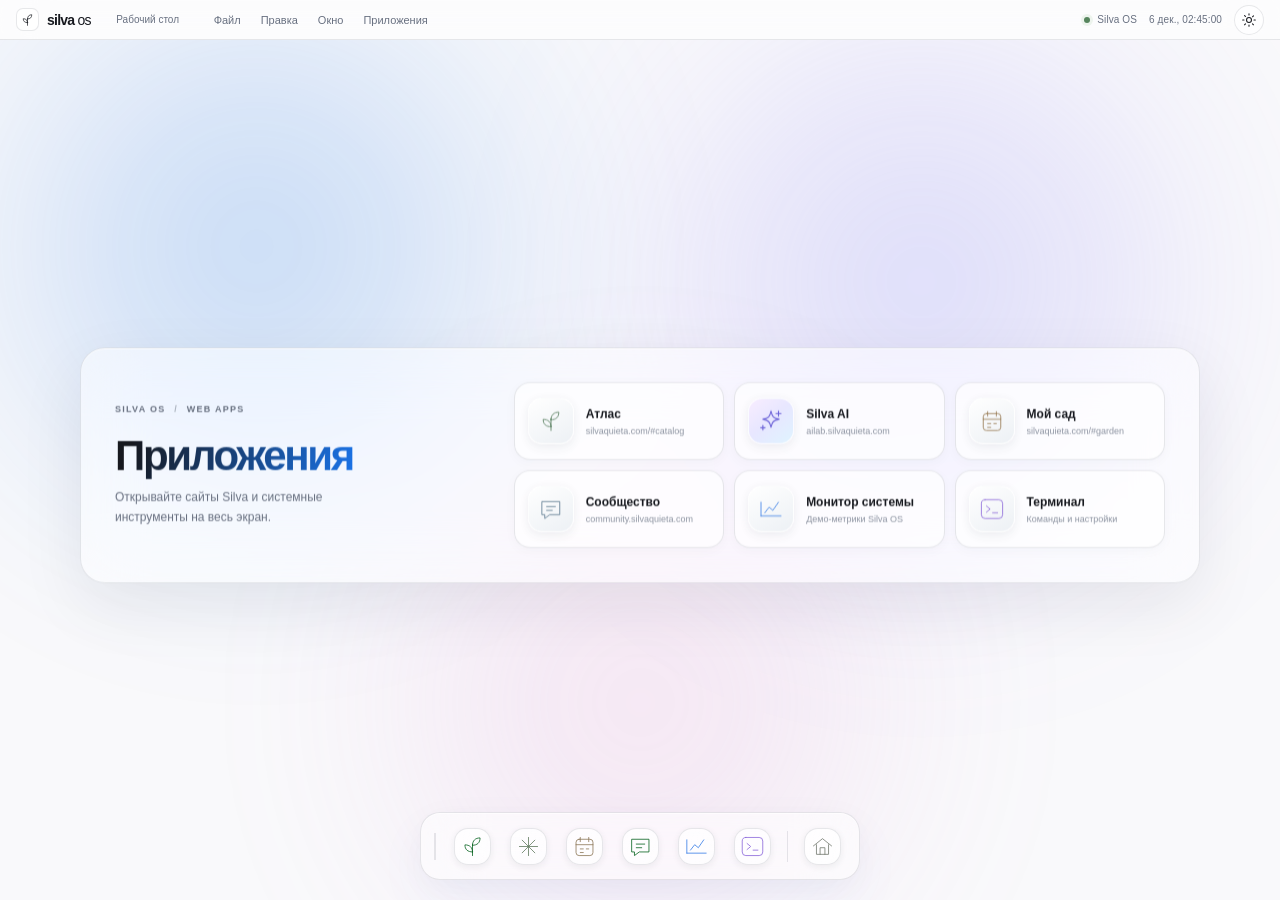
==== app/index.html @ 775f4dd5 "lol" ====
<!doctype html>
<html lang="ru">
  <head>
    <meta charset="utf-8">
    <meta name="viewport" content="width=device-width, initial-scale=1, viewport-fit=cover">
    <meta name="theme-color" content="#f9f9fb">
    <meta name="description" content="Silva OS — спокойная цифровая среда для изучения растений и заботы о саде.">
    <title>Silva OS — botanical workspace</title>
    <link rel="manifest" href="./manifest.webmanifest">
    <link rel="icon" href="../icon.svg" type="image/svg+xml">
    <script src="./theme-init.js?v=1"></script>
    <link rel="stylesheet" href="./style.css?v=23">
    <script type="module" src="./app.js?v=23"></script>
  </head>
  <body>
    <div class="os-shell" id="os-shell">
      <header class="menubar">
        <div class="menu-brand" aria-label="Silva OS">
          <span class="brand-mark" aria-hidden="true">
            <svg viewBox="0 0 32 32"><path d="M16 27V15m0 7c-5.3 0-8-2.7-8-7.5 4.9 0 8 2.5 8 7.5Zm0-7c0-5.2 3.2-8 8-8 0 5.2-2.7 8-8 8Z"/></svg>
          </span>
          <span>silva <b>os</b></span>
        </div>
        <button type="button" class="home-back-control" data-action="home" aria-label="Вернуться на рабочий стол" title="На рабочий стол">
          <svg viewBox="0 0 20 20" aria-hidden="true"><path d="M12.5 4.5 7 10l5.5 5.5M7.5 10H17"/></svg>
          <span>На рабочий стол</span>
        </button>
        <span class="active-window-context" id="active-window-context" aria-live="polite">Рабочий стол</span>
        <nav class="system-menu" aria-label="Системное меню">
          <button type="button" class="menu-button" data-menu="file" aria-haspopup="menu" aria-expanded="false" aria-controls="menu-popover">Файл</button>
          <button type="button" class="menu-button" data-menu="edit" aria-haspopup="menu" aria-expanded="false" aria-controls="menu-popover">Правка</button>
          <button type="button" class="menu-button" data-menu="window" aria-haspopup="menu" aria-expanded="false" aria-controls="menu-popover">Окно</button>
          <button type="button" class="menu-button" data-menu="applications" aria-haspopup="menu" aria-expanded="false" aria-controls="menu-popover">Приложения</button>
        </nav>
        <div class="system-status">
          <button class="install-app" type="button" data-install-app hidden>Установить Silva OS</button>
          <span class="status-label"><span class="status-light"></span> Silva OS</span>
          <time id="system-clock" aria-label="Текущее время"></time>
          <button type="button" class="theme-toggle" id="theme-toggle" aria-label="Переключить тему" aria-pressed="false" title="Переключить тему">
            <svg class="theme-icon theme-icon-sun" viewBox="0 0 24 24" aria-hidden="true"><circle cx="12" cy="12" r="3.7"/><path d="M12 2.5v2m0 15v2m9.5-9.5h-2m-15 0h-2m16.2-6.2-1.4 1.4m-10.6 10.6-1.4 1.4m13.4 0-1.4-1.4M6.7 6.7 5.3 5.3"/></svg>
            <svg class="theme-icon theme-icon-moon" viewBox="0 0 24 24" aria-hidden="true"><path d="M19.2 15.1A8 8 0 0 1 8.9 4.8 8.3 8.3 0 1 0 19.2 15.1Z"/></svg>
          </button>
        </div>
        <div class="tauri-drag-region" data-tauri-drag-region aria-hidden="true"></div>
        <div class="native-window-controls" data-native-window-controls hidden aria-label="Управление приложением">
          <button type="button" class="native-window-control" data-native-window-action="minimize" aria-label="Свернуть приложение" title="Свернуть">
            <svg viewBox="0 0 16 16" aria-hidden="true"><path d="M3 8h10"/></svg>
          </button>
          <button type="button" class="native-window-control" data-native-window-action="maximize" aria-label="Развернуть приложение" title="Развернуть">
            <svg class="native-maximize-icon" viewBox="0 0 16 16" aria-hidden="true"><rect x="3.5" y="3.5" width="9" height="9" rx="1"/></svg>
            <svg class="native-restore-icon" viewBox="0 0 16 16" aria-hidden="true"><path d="M5 5V3.5h7.5V11H11M3.5 5h7.5v7.5H3.5z"/></svg>
          </button>
          <button type="button" class="native-window-control native-close-control" data-native-window-action="close" aria-label="Закрыть приложение" title="Закрыть">
            <svg viewBox="0 0 16 16" aria-hidden="true"><path d="m4 4 8 8m0-8-8 8"/></svg>
          </button>
        </div>
      </header>

      <main class="workspace" id="desktop" aria-label="Рабочий стол Silva OS">
        <div class="gemini-glow" aria-hidden="true">
          <span class="glow-orb glow-orb-blue"></span>
          <span class="glow-orb glow-orb-violet"></span>
          <span class="glow-orb glow-orb-pink"></span>
        </div>
        <section class="launchpad" aria-labelledby="launchpad-title">
          <div class="launchpad-heading">
            <p class="eyebrow">SILVA OS <span aria-hidden="true">/</span> WEB APPS</p>
            <h1 id="launchpad-title">Приложения</h1>
            <p>Открывайте сайты Silva и системные инструменты на весь экран.</p>
          </div>
          <nav class="desktop-shortcuts" aria-label="Приложения Silva">
            <button class="desktop-shortcut" type="button" data-launch="atlas">
              <span class="shortcut-icon shortcut-icon-atlas" aria-hidden="true">
                <svg viewBox="0 0 48 48"><path d="M24 39V20m0 13c-8.2 0-12.5-4.1-12.5-11.7C19.2 21.3 24 25.2 24 33Zm0-11c0-8 4.8-12.2 12.5-12.2C36.5 17.6 32.2 22 24 22Z"/></svg>
              </span>
              <span class="shortcut-copy"><b>Атлас</b><small>silvaquieta.com/#catalog</small></span>
            </button>
            <button class="desktop-shortcut" type="button" data-launch="assistant">
              <span class="shortcut-icon shortcut-icon-assistant" aria-hidden="true">
                <svg viewBox="0 0 48 48"><path d="M24 8c1.7 9 4.1 11.4 13 13-8.9 1.7-11.3 4.1-13 13-1.7-8.9-4.1-11.3-13-13 8.9-1.6 11.3-4 13-13Z"/><path d="M36 8v8m-4-4h8M11 31v7m-3.5-3.5h7"/></svg>
              </span>
              <span class="shortcut-copy"><b>Silva AI</b><small>ailab.silvaquieta.com</small></span>
            </button>
            <button class="desktop-shortcut" type="button" data-launch="garden">
              <span class="shortcut-icon shortcut-icon-garden" aria-hidden="true">
                <svg viewBox="0 0 48 48"><rect x="10" y="12" width="28" height="27" rx="5"/><path d="M17 9v7m14-7v7M10 21h28M17 28h5m5 0h4m-14 6h5"/></svg>
              </span>
              <span class="shortcut-copy"><b>Мой сад</b><small>silvaquieta.com/#garden</small></span>
            </button>
            <button class="desktop-shortcut" type="button" data-launch="community">
              <span class="shortcut-icon shortcut-icon-community" aria-hidden="true">
                <svg viewBox="0 0 48 48"><path d="M10 12h28v21H22l-8 6v-6h-4z"/><path d="M17 20h14m-14 6h9"/></svg>
              </span>
              <span class="shortcut-copy"><b>Сообщество</b><small>community.silvaquieta.com</small></span>
            </button>
            <button class="desktop-shortcut" type="button" data-launch="monitor">
              <span class="shortcut-icon shortcut-icon-monitor" aria-hidden="true"><svg viewBox="0 0 48 48"><path d="M8 35V13m0 22h32M14 30l7-9 6 5 9-13"/></svg></span>
              <span class="shortcut-copy"><b>Монитор системы</b><small>Демо-метрики Silva OS</small></span>
            </button>
            <button class="desktop-shortcut" type="button" data-launch="terminal">
              <span class="shortcut-icon shortcut-icon-terminal" aria-hidden="true"><svg viewBox="0 0 48 48"><rect x="7" y="9" width="34" height="30" rx="6"/><path d="m15 19 6 5-6 5m10 1h8"/></svg></span>
              <span class="shortcut-copy"><b>Терминал</b><small>Команды и настройки</small></span>
            </button>
          </nav>
        </section>

        <div class="window-layer" id="window-layer"></div>

        <nav class="dock" aria-label="Панель приложений">
          <span class="dock-ornament" aria-hidden="true"></span>
          <button class="dock-app" type="button" data-launch="atlas" aria-label="Открыть ботанический атлас" title="Ботанический атлас">
            <span class="dock-icon dock-icon-atlas" aria-hidden="true"><svg viewBox="0 0 48 48"><path d="M24 39V20m0 13c-8.2 0-12.5-4.1-12.5-11.7C19.2 21.3 24 25.2 24 33Zm0-11c0-8 4.8-12.2 12.5-12.2C36.5 17.6 32.2 22 24 22Z"/></svg></span>
            <span class="dock-indicator" aria-hidden="true"></span>
          </button>
          <button class="dock-app" type="button" data-launch="assistant" aria-label="Открыть Silva AI" title="Silva AI">
            <span class="dock-icon dock-icon-assistant" aria-hidden="true"><svg viewBox="0 0 48 48"><path d="M24 9v30M9 24h30M13.5 13.5l21 21m0-21-21 21"/></svg></span>
            <span class="dock-indicator" aria-hidden="true"></span>
          </button>
          <button class="dock-app" type="button" data-launch="garden" aria-label="Открыть мой сад" title="Мой сад">
            <span class="dock-icon dock-icon-garden" aria-hidden="true"><svg viewBox="0 0 48 48"><rect x="10" y="12" width="28" height="27" rx="5"/><path d="M17 9v7m14-7v7M10 21h28M17 28h5m5 0h4m-14 6h5"/></svg></span>
            <span class="dock-indicator" aria-hidden="true"></span>
          </button>
          <button class="dock-app" type="button" data-launch="community" aria-label="Открыть Silva Community" title="Silva Community">
            <span class="dock-icon dock-icon-community" aria-hidden="true"><svg viewBox="0 0 48 48"><path d="M10 12h28v21H22l-8 6v-6h-4z"/><path d="M17 20h14m-14 6h9"/></svg></span>
            <span class="dock-indicator" aria-hidden="true"></span>
          </button>
          <button class="dock-app" type="button" data-launch="monitor" aria-label="Открыть монитор системы" title="Монитор системы">
            <span class="dock-icon dock-icon-monitor" aria-hidden="true"><svg viewBox="0 0 48 48"><path d="M8 35V13m0 22h32M14 30l7-9 6 5 9-13"/></svg></span>
            <span class="dock-indicator" aria-hidden="true"></span>
          </button>
          <button class="dock-app" type="button" data-launch="terminal" aria-label="Открыть терминал" title="Терминал">
            <span class="dock-icon dock-icon-terminal" aria-hidden="true"><svg viewBox="0 0 48 48"><rect x="7" y="9" width="34" height="30" rx="6"/><path d="m15 19 6 5-6 5m10 1h8"/></svg></span>
            <span class="dock-indicator" aria-hidden="true"></span>
          </button>
          <span class="dock-divider" aria-hidden="true"></span>
          <button class="dock-app dock-home" type="button" data-action="home" aria-label="Показать рабочий стол" title="Рабочий стол">
            <span class="dock-icon" aria-hidden="true"><svg viewBox="0 0 48 48"><path d="M9 23 24 11l15 12M14 21v16h20V21M20 37V26h8v11"/></svg></span>
          </button>
        </nav>
      </main>

      <div class="menu-popover" id="menu-popover" role="menu" hidden></div>
      <section class="launcher" id="launcher" role="dialog" aria-modal="true" aria-labelledby="launcher-title" hidden>
        <div class="launcher-panel">
          <div class="launcher-heading">
            <span class="launcher-mark" aria-hidden="true">
              <svg viewBox="0 0 24 24"><path d="M12 20v-9m0 5c-4.1 0-6.2-2.1-6.2-5.8 3.8 0 6.2 1.9 6.2 5.8Zm0-5.2c0-4 2.5-6.2 6.2-6.2 0 4-2.1 6.2-6.2 6.2Z"/></svg>
            </span>
            <div><h2 id="launcher-title">Приложения Silva</h2><p>Все пространства бренда — в одном месте</p></div>
            <button type="button" class="launcher-close" data-launcher-close aria-label="Закрыть список приложений">×</button>
          </div>
          <label class="launcher-search">
            <svg viewBox="0 0 20 20" aria-hidden="true"><circle cx="8.5" cy="8.5" r="5.5"/><path d="m13 13 4 4"/></svg>
            <input id="launcher-search" type="search" placeholder="Найти приложение…" autocomplete="off">
            <kbd>ESC</kbd>
          </label>
          <div class="launcher-apps">
            <button type="button" class="launcher-app" data-launch="atlas" data-launcher-item>
              <span class="launcher-app-icon launcher-atlas" aria-hidden="true"><svg viewBox="0 0 48 48"><path d="M24 39V20m0 13c-8.2 0-12.5-4.1-12.5-11.7C19.2 21.3 24 25.2 24 33Zm0-11c0-8 4.8-12.2 12.5-12.2C36.5 17.6 32.2 22 24 22Z"/></svg></span>
              <span><b>Ботанический атлас</b><small>Коллекция растений и садовые инструменты</small></span><kbd>⌘ 1</kbd>
            </button>
            <button type="button" class="launcher-app" data-launch="assistant" data-launcher-item>
              <span class="launcher-app-icon launcher-ai" aria-hidden="true"><svg viewBox="0 0 48 48"><path d="M24 9v30M9 24h30M13.5 13.5l21 21m0-21-21 21"/></svg></span>
              <span><b>Silva AI</b><small>Ботанический AI-помощник Gemini</small></span><kbd>⌘ 2</kbd>
            </button>
            <button type="button" class="launcher-app" data-launch="garden" data-launcher-item>
              <span class="launcher-app-icon launcher-garden" aria-hidden="true"><svg viewBox="0 0 48 48"><rect x="10" y="12" width="28" height="27" rx="5"/><path d="M17 9v7m14-7v7M10 21h28M17 28h5m5 0h4m-14 6h5"/></svg></span>
              <span><b>Мой сад</b><small>Профиль сада и каталог ухода на сайте</small></span><kbd>⌘ 3</kbd>
            </button>
            <button type="button" class="launcher-app" data-launch="community" data-launcher-item>
              <span class="launcher-app-icon launcher-community" aria-hidden="true"><svg viewBox="0 0 48 48"><path d="M10 12h28v21H22l-8 6v-6h-4z"/><path d="M17 20h14m-14 6h9"/></svg></span>
              <span><b>Silva Community</b><small>Сообщество любителей растений</small></span><kbd>⌘ 4</kbd>
            </button>
            <button type="button" class="launcher-app" data-launch="monitor" data-launcher-item>
              <span class="launcher-app-icon launcher-monitor" aria-hidden="true"><svg viewBox="0 0 48 48"><path d="M8 35V13m0 22h32M14 30l7-9 6 5 9-13"/></svg></span>
              <span><b>Монитор системы</b><small>Демо-метрики Silva OS в реальном времени</small></span><kbd>⌘ 5</kbd>
            </button>
            <button type="button" class="launcher-app" data-launch="terminal" data-launcher-item>
              <span class="launcher-app-icon launcher-terminal" aria-hidden="true"><svg viewBox="0 0 48 48"><rect x="7" y="9" width="34" height="30" rx="6"/><path d="m15 19 6 5-6 5m10 1h8"/></svg></span>
              <span><b>Терминал / Настройки</b><small>Команды оболочки и настройки кэша</small></span><kbd>⌘ 6</kbd>
            </button>
          </div>
          <div class="launcher-foot"><span>Открыть приложение</span><kbd>↵</kbd></div>
        </div>
      </section>
      <div class="toast-region" id="toast-region" role="status" aria-live="polite"></div>
    </div>

    <template id="monitor-template">
      <section class="system-app monitor-app" aria-label="Монитор системы">
        <div class="system-app-heading">
          <div><p class="eyebrow">SILVA OS <span aria-hidden="true">/</span> SYSTEM MONITOR</p><h2>Монитор системы</h2></div>
          <span class="simulation-badge"><span></span> ДЕМО-МЕТРИКИ</span>
        </div>
        <p class="system-app-note">Показатели ниже сгенерированы для демонстрации интерфейса и не являются измерениями устройства или Silva Core.</p>
        <div class="monitor-metrics">
          <article class="metric-card"><div><span>CPU</span><strong><span data-metric-value="cpu">—</span>%</strong></div><div class="metric-track"><span data-metric-bar="cpu"></span></div><small>Симулированная нагрузка</small></article>
          <article class="metric-card"><div><span>ПАМЯТЬ</span><strong><span data-metric-value="memory">—</span>%</strong></div><div class="metric-track"><span data-metric-bar="memory"></span></div><small>Демо-использование</small></article>
          <article class="metric-card"><div><span>SILVA CORE</span><strong><span data-metric-value="core">—</span><small>ms</small></strong></div><div class="metric-track metric-track-core"><span data-metric-bar="core"></span></div><small>Синтетическая задержка</small></article>
        </div>
        <section class="monitor-chart-card">
          <div class="monitor-chart-heading"><div><h3>Активность</h3><p>Демонстрационная нагрузка · последние 60 секунд</p></div><span class="monitor-live"><i></i> обновляется</span></div>
          <canvas class="monitor-chart" aria-label="График демонстрационной нагрузки" role="img"></canvas>
          <div class="monitor-chart-legend"><span><i class="legend-cpu"></i> CPU</span><span><i class="legend-memory"></i> Память</span></div>
        </section>
      </section>
    </template>

    <template id="terminal-template">
      <section class="system-app terminal-app" aria-label="Терминал Silva OS">
        <div class="terminal-heading"><div><p class="eyebrow">SILVA OS <span aria-hidden="true">/</span> TERMINAL</p><h2>Терминал <span>управления</span></h2></div><span class="terminal-state"><i></i> локальная оболочка</span></div>
        <div class="terminal-screen" role="log" aria-live="polite" aria-relevant="additions text"></div>
        <form class="terminal-form" autocomplete="off">
          <label for="terminal-command"><span aria-hidden="true">silva&nbsp;›</span><span class="sr-only">Команда</span></label>
          <input id="terminal-command" name="command" type="text" spellcheck="false" autocapitalize="off" placeholder="Введите help и нажмите Enter">
          <button type="submit" aria-label="Выполнить команду">↵</button>
        </form>
        <p class="terminal-footnote">Команды выполняются только в этой оболочке. Содержимое окон сайтов не изменяется.</p>
      </section>
    </template>

    <template id="window-template">
      <section class="os-window" role="dialog">
        <div class="window-content">
          <div class="app-loading" role="status">
            <span class="loading-mark" aria-hidden="true"></span>
            <span class="app-loading-label">Открываем приложение…</span>
            <a class="app-loading-fallback" data-open-app target="_blank" rel="noopener noreferrer" hidden>Открыть сайт отдельно</a>
          </div>
        </div>
      </section>
    </template>

  </body>
</html>
---- app/style.css ----
:root {
  color-scheme: light;
  --paper: #fff;
  --ink: #111;
  --muted: #797d76;
  --soft: #a7aaa3;
  --line: #e9ebe6;
  --line-strong: #dfe3dc;
  --green: #0b6623;
  --green-deep: #06451a;
  --green-soft: #edf4ed;
  --sage: #8eaa8d;
  --window-shadow: 0 28px 80px rgb(23 39 25 / 13%), 0 4px 16px rgb(23 39 25 / 7%);
  font-family: -apple-system, BlinkMacSystemFont, "Segoe UI", "Helvetica Neue", Arial, sans-serif;
  font-synthesis: none;
  text-rendering: optimizeLegibility;
}

* { box-sizing: border-box; }

html, body { width: 100%; min-width: 320px; height: 100%; margin: 0; }

body {
  overflow: hidden;
  background: var(--paper);
  color: var(--ink);
  -webkit-font-smoothing: antialiased;
}

button, input, textarea { font: inherit; }
button { color: inherit; }
button:focus-visible, input:focus-visible, textarea:focus-visible { outline: 2px solid #347a43; outline-offset: 3px; }
.sr-only { position: absolute; width: 1px; height: 1px; padding: 0; margin: -1px; overflow: hidden; clip: rect(0, 0, 0, 0); white-space: nowrap; border: 0; }

.os-shell { position: relative; display: grid; width: 100%; height: 100%; grid-template-rows: 46px minmax(0, 1fr); isolation: isolate; background: #fff; }

.menubar {
  z-index: 20;
  display: flex;
  align-items: center;
  gap: 34px;
  padding: 0 34px;
  border-bottom: 1px solid #f0f1ee;
  background: rgb(255 255 255 / 94%);
  color: #242722;
  user-select: none;
}
.tauri-drag-region { min-width: 20px; flex: 1; align-self: stretch; }
.native-window-controls { display: flex; flex: 0 0 auto; align-items: center; gap: 4px; }
.native-window-controls[hidden] { display: none; }
.native-window-control { display: grid; width: 30px; height: 30px; place-items: center; border: 1px solid transparent; border-radius: 6px; background: transparent; color: #777d75; cursor: pointer; }
.native-window-control:hover { border-color: #e9ece7; background: #f7f8f6; color: #20271f; }
.native-window-control svg { width: 14px; fill: none; stroke: currentColor; stroke-linecap: round; stroke-linejoin: round; stroke-width: 1.2; }
.native-restore-icon, .native-window-controls.is-maximized .native-maximize-icon { display: none; }
.native-window-controls.is-maximized .native-restore-icon { display: block; }
.native-close-control:hover { border-color: #f4e3df; background: #fcf1ee; color: #b94a36; }

.menu-brand { display: flex; align-items: center; gap: 9px; font-size: 15px; letter-spacing: -.055em; }
.menu-brand b { color: var(--green); font-weight: 500; }
.brand-mark { width: 25px; height: 25px; display: grid; place-items: center; border: 1px solid #dfe9df; border-radius: 50%; color: var(--green); }
.brand-mark svg { width: 17px; fill: none; stroke: currentColor; stroke-width: 1.3; stroke-linecap: round; stroke-linejoin: round; }
.system-menu, .system-status { display: flex; align-items: center; }
.system-menu { gap: 8px; }
.menu-button { border: 0; padding: 6px 9px; background: transparent; color: #666b63; font-size: 11px; cursor: pointer; border-radius: 6px; }
.menu-button:hover, .menu-button[aria-expanded="true"] { background: #f3f5f1; color: #17231a; }
.system-status { gap: 19px; margin-left: auto; font-size: 10px; color: #767b73; letter-spacing: .01em; }
.status-label { display: flex; align-items: center; gap: 7px; }
.status-light { width: 6px; height: 6px; border-radius: 50%; background: #56855d; box-shadow: 0 0 0 3px #edf4ed; }
#system-clock { color: #41463f; font-variant-numeric: tabular-nums; }

.workspace { position: relative; min-height: 0; overflow: hidden; background: #fff; }
.workspace::before { position: absolute; inset: 0; z-index: 0; pointer-events: none; content: ""; background: radial-gradient(ellipse at 82% 24%, rgb(245 248 242 / 56%), transparent 36%), linear-gradient(90deg, transparent 0 68%, rgb(249 250 247 / 70%) 68% 68.1%, transparent 68.1%); }
.desktop-copy { position: absolute; z-index: 1; top: clamp(74px, 15vh, 156px); left: clamp(48px, 8.5vw, 144px); width: min(460px, 48vw); }
.eyebrow { margin: 0; color: #899187; font-size: 9px; font-weight: 600; letter-spacing: .19em; line-height: 1.7; }
.desktop-copy .eyebrow { display: flex; align-items: center; gap: 10px; }
.eyebrow-line { width: 22px; height: 1px; background: var(--green); }
.desktop-copy h1 { margin: 27px 0 17px; color: #121511; font-family: "Iowan Old Style", "Palatino Linotype", "Book Antiqua", Georgia, serif; font-size: clamp(40px, 5.1vw, 68px); font-weight: 400; letter-spacing: -.065em; line-height: .99; }
.desktop-copy h1 em { color: var(--green); font-weight: 400; }
.desktop-description { max-width: 330px; margin: 0; color: #777d75; font-size: 13px; line-height: 1.8; }
.text-action { display: inline-flex; align-items: center; gap: 17px; margin-top: 31px; border: 0; border-bottom: 1px solid #9db59e; padding: 0 0 7px; background: transparent; color: #1b4e29; font-size: 11px; cursor: pointer; transition: gap .2s ease, color .2s ease; }
.text-action:hover { gap: 23px; color: var(--green); }
.text-action span { font-size: 15px; }

.desktop-note { position: absolute; z-index: 1; top: 17%; right: clamp(58px, 12vw, 190px); width: 214px; padding: 20px 21px 17px; border: 1px solid #ebeee8; background: rgb(255 255 255 / 80%); }
.note-topline { display: flex; align-items: center; justify-content: space-between; color: #93988f; font-size: 8px; letter-spacing: .16em; }
.note-spark { color: var(--green); font-size: 14px; }
.note-spark { width: 18px; height: 18px; fill: none; stroke: currentColor; stroke-linecap: round; stroke-linejoin: round; stroke-width: 1.35; }
.desktop-note p { margin: 20px 0 22px; color: #30392f; font-family: "Iowan Old Style", "Palatino Linotype", Georgia, serif; font-size: 20px; letter-spacing: -.03em; line-height: 1.27; }
.note-rule { width: 100%; height: 1px; background: #e9ece5; }
.note-credit { display: block; margin-top: 12px; color: #9a9f96; font-size: 7px; letter-spacing: .15em; }

.desktop-shortcuts { position: absolute; z-index: 1; top: 43%; right: clamp(70px, 13vw, 200px); display: flex; flex-direction: column; gap: 12px; }
.desktop-shortcut { display: flex; align-items: center; gap: 13px; min-width: 147px; border: 1px solid transparent; padding: 7px 10px; border-radius: 9px; background: transparent; color: #555d53; text-align: left; font-size: 10px; cursor: pointer; transition: background .16s ease, border-color .16s ease, transform .16s ease; }
.desktop-shortcut:hover { transform: translateX(-3px); border-color: #edf0ea; background: rgb(255 255 255 / 80%); }
.shortcut-icon { display: grid; width: 35px; height: 35px; flex: 0 0 35px; place-items: center; border: 1px solid #e8eee6; border-radius: 11px; background: #fff; color: var(--green); }
.shortcut-icon svg { width: 26px; fill: none; stroke: currentColor; stroke-linecap: round; stroke-linejoin: round; stroke-width: 1.3; }
.shortcut-icon-assistant { color: #657f64; }
.shortcut-icon-garden { color: #917c5d; }

.window-layer { position: absolute; z-index: 5; inset: 0; pointer-events: none; }
.os-window {
  position: absolute;
  display: flex;
  min-width: 360px;
  min-height: 300px;
  flex-direction: column;
  overflow: hidden;
  border: 1px solid rgb(224 228 222 / 95%);
  border-radius: 13px;
  background: #fff;
  box-shadow: var(--window-shadow);
  pointer-events: auto;
  transform: translate3d(0, 0, 0);
  transform-origin: center;
  transition: box-shadow .2s ease, opacity .2s ease, border-color .2s ease;
  will-change: transform;
}
.os-window.is-active { border-color: #d4ddd2; box-shadow: 0 34px 90px rgb(23 39 25 / 16%), 0 5px 18px rgb(23 39 25 / 8%); }
.os-window.is-minimizing { opacity: 0; transform: translate3d(0, 35px, 0) scale(.92) !important; pointer-events: none; }
.os-window.is-maximized { inset: 15px 15px 90px !important; width: auto !important; height: auto !important; min-width: 0; min-height: 0; transform: none !important; border-radius: 11px; }
.window-titlebar { position: relative; display: flex; height: 43px; flex: 0 0 43px; align-items: center; justify-content: space-between; padding: 0 12px 0 17px; border-bottom: 1px solid #eef0ec; background: #fff; cursor: grab; touch-action: none; user-select: none; }
.window-titlebar:active { cursor: grabbing; }
.window-title { display: flex; align-items: center; gap: 9px; min-width: 0; color: #353c34; font-size: 10px; font-weight: 560; }
.window-app-mark { width: 18px; height: 18px; display: inline-grid; flex: 0 0 18px; place-items: center; border-radius: 6px; background: #eef4ed; color: var(--green); }
.window-app-mark::before { content: "✳"; font-size: 12px; }
.window-title-text { overflow: hidden; text-overflow: ellipsis; white-space: nowrap; }
.window-controls { display: flex; align-items: center; gap: 5px; }
.window-control { display: grid; width: 24px; height: 24px; place-items: center; border: 1px solid transparent; border-radius: 6px; background: transparent; color: #777d75; cursor: pointer; }
.window-control svg { width: 14px; fill: none; stroke: currentColor; stroke-linecap: round; stroke-linejoin: round; stroke-width: 1.2; }
.window-control:hover { border-color: #e9ece7; background: #f7f8f6; color: #20271f; }
.close-control:hover { border-color: #f4e3df; background: #fcf1ee; color: #b94a36; }
.window-content { min-height: 0; flex: 1; overflow: auto; background: #fff; }
.resize-handle { position: absolute; z-index: 3; width: 15px; height: 15px; border: 0; background: transparent; }
.resize-nw { top: 0; left: 0; cursor: nw-resize; }
.resize-ne { top: 0; right: 0; cursor: ne-resize; }
.resize-sw { bottom: 0; left: 0; cursor: sw-resize; }
.resize-se { right: 0; bottom: 0; cursor: se-resize; }
.is-maximized .resize-handle { display: none; }

.dock { position: absolute; z-index: 12; bottom: 24px; left: 50%; display: flex; min-height: 68px; align-items: center; gap: 8px; padding: 9px 13px; border: 1px solid rgb(230 233 227 / 95%); border-radius: 18px; background: rgb(255 255 255 / 87%); box-shadow: 0 11px 32px rgb(33 47 33 / 9%), inset 0 1px #fff; backdrop-filter: blur(20px); transform: translateX(-50%); }
.dock-ornament { width: 2px; height: 27px; margin: 0 5px 0 1px; background: #d9e3d8; }
.dock-app { position: relative; display: grid; width: 47px; height: 47px; place-items: center; border: 0; border-radius: 13px; background: transparent; cursor: pointer; transition: transform .18s cubic-bezier(.2,.8,.2,1), background .18s ease; }
.dock-app:hover { transform: translateY(-5px) scale(1.04); background: #f4f7f2; }
.dock-icon { display: grid; width: 37px; height: 37px; place-items: center; border: 1px solid #e4ebe1; border-radius: 11px; background: linear-gradient(145deg, #fff, #f3f6f1); color: var(--green); }
.dock-icon svg { width: 29px; fill: none; stroke: currentColor; stroke-linecap: round; stroke-linejoin: round; stroke-width: 1.35; }
.dock-icon-assistant { color: #647d62; }
.dock-icon-garden { color: #8e795b; }
.dock-home .dock-icon { color: #757c72; }
.dock-indicator { position: absolute; bottom: -3px; left: 50%; width: 3px; height: 3px; border-radius: 50%; background: transparent; transform: translateX(-50%); transition: width .18s ease, background .18s ease; }
.dock-app.is-running .dock-indicator { width: 10px; background: #71876f; }
.dock-app.is-active .dock-indicator { width: 14px; background: var(--green); }
.dock-divider { width: 1px; height: 31px; margin: 0 3px; background: #e4e8e1; }

.menu-popover { position: absolute; z-index: 30; top: 40px; left: 106px; width: 212px; padding: 6px; border: 1px solid #e7eae4; border-radius: 10px; background: rgb(255 255 255 / 97%); box-shadow: 0 15px 38px rgb(30 43 29 / 12%); }
.menu-popover[hidden] { display: none; }
.menu-popover button { display: flex; width: 100%; justify-content: space-between; border: 0; border-radius: 6px; padding: 9px 10px; background: transparent; color: #4a5048; text-align: left; font-size: 11px; cursor: pointer; }
.menu-popover button:hover { background: #f1f5ef; color: var(--green); }
.menu-popover button:focus-visible { outline-offset: -2px; }
.menu-popover kbd { color: #a0a49d; font-size: 9px; }
.toast-region { position: absolute; z-index: 40; right: 22px; bottom: 22px; display: grid; gap: 8px; pointer-events: none; }
.toast { max-width: 340px; border: 1px solid #e3e8e0; border-radius: 10px; padding: 11px 14px; background: #fff; box-shadow: 0 8px 26px rgb(30 43 29 / 10%); color: #464e44; font-size: 11px; animation: toast-in .22s ease both; }
@keyframes toast-in { from { opacity: 0; transform: translateY(8px); } to { opacity: 1; transform: translateY(0); } }

/* Botanical Atlas */
.app-layout { display: grid; height: 100%; min-height: 0; grid-template-columns: 196px minmax(0, 1fr); }
.atlas-sidebar { position: relative; display: flex; min-height: 0; flex-direction: column; border-right: 1px solid #ecefe9; padding: 23px 13px 15px; background: #fbfcfa; }
.sidebar-heading, .sidebar-caption { padding: 0 10px; color: #a0a59c; font-size: 8px; font-weight: 600; letter-spacing: .16em; }
.sidebar-heading { display: flex; justify-content: space-between; margin-bottom: 16px; }
.sidebar-heading span { color: #bac0b7; font-weight: 500; }
.atlas-nav-item { display: flex; min-height: 34px; align-items: center; gap: 9px; border: 0; border-radius: 6px; padding: 0 10px; background: transparent; color: #74796f; text-align: left; font-size: 10px; cursor: pointer; }
.atlas-nav-item:hover { background: #f1f4ef; color: #3b4439; }
.atlas-nav-item.is-selected { background: #eef4ed; color: #244b2c; font-weight: 550; }
.nav-leaf { color: var(--green); font-size: 11px; }
.nav-count { margin-left: auto; color: #9da69b; font-size: 8px; }
.sidebar-divider { height: 1px; margin: 17px 4px 18px; background: #eaede8; }
.sidebar-caption { margin-bottom: 9px; }
.category-dot { width: 6px; height: 6px; margin: 0 3px; border-radius: 50%; background: #7d987a; }
.dot-foliage { background: #8f9a6d; }
.dot-easy { background: #b4996c; }
.sidebar-foot { display: flex; align-items: center; gap: 9px; margin: auto 4px 0; border-top: 1px solid #eaede8; padding: 14px 5px 0; color: #9aa095; font-size: 7px; letter-spacing: .12em; line-height: 1.8; }
.sidebar-foot b { color: #687365; font-size: 7px; font-weight: 500; }
.sidebar-foot-mark { display: grid; width: 26px; height: 26px; place-items: center; border: 1px solid #dfe7dc; border-radius: 50%; color: var(--green); font-family: Georgia, serif; font-size: 14px; }
.atlas-main { min-width: 0; overflow: auto; padding: 18px 26px 23px; }
.app-toolbar { display: flex; align-items: center; justify-content: space-between; gap: 15px; }
.breadcrumb { display: flex; align-items: center; gap: 9px; color: #9da198; font-size: 9px; }
.breadcrumb b { color: #535a50; font-weight: 500; }
.search-field { display: flex; width: 190px; height: 31px; align-items: center; gap: 7px; border: 1px solid #e9ece7; border-radius: 6px; padding: 0 8px; color: #a0a59c; }
.search-field svg { width: 14px; fill: none; stroke: currentColor; stroke-width: 1.4; }
.search-field input { width: 100%; min-width: 0; border: 0; outline: 0; background: transparent; color: #2a3028; font-size: 9px; }
.search-field input::placeholder { color: #a3a89f; }
.search-field kbd { flex: 0 0 auto; color: #aeb3aa; font-size: 8px; }
.atlas-intro { display: flex; align-items: end; justify-content: space-between; margin: 25px 0 19px; }
.atlas-intro h2, .assistant-top h2, .garden-header h2 { margin: 6px 0 5px; color: #222820; font-family: "Iowan Old Style", "Palatino Linotype", Georgia, serif; font-size: 29px; font-weight: 400; letter-spacing: -.045em; }
.atlas-intro > div:first-child > p:last-child, .garden-header > div:first-child > p:last-child { margin: 0; color: #8a9086; font-size: 10px; }
.specimen-number { display: flex; align-items: end; gap: 8px; color: #9ea49b; font-size: 7px; letter-spacing: .13em; }
.specimen-number b { color: #42523e; font-family: Georgia, serif; font-size: 19px; font-weight: 400; letter-spacing: -.04em; }
.specimen-number b span { padding: 0 3px; color: #a4b09f; }
.species-grid { display: grid; grid-template-columns: repeat(3, minmax(0, 1fr)); gap: 14px; }
.species-card { overflow: hidden; border: 1px solid #ecefe9; border-radius: 8px; background: #fff; transition: transform .2s ease, box-shadow .2s ease, border-color .2s ease; }
.species-card:hover { transform: translateY(-3px); border-color: #dfe7dd; box-shadow: 0 9px 24px rgb(39 54 39 / 7%); }
.species-art { position: relative; display: grid; height: clamp(110px, 15vw, 153px); overflow: hidden; place-items: center; background: #eef3eb; }
.species-art svg { width: 74%; height: 88%; overflow: visible; fill: none; stroke: #52714c; stroke-linecap: round; stroke-linejoin: round; stroke-width: 1.25; }
.species-art .art-stem { stroke-width: 1.6; }
.species-art .art-fill { fill: rgb(118 151 105 / 18%); stroke: #688260; }
.art-monstera { background: linear-gradient(140deg, #eaf0e7, #f5f5ec); }
.art-rubber { background: linear-gradient(140deg, #eff0e8, #e3eadf); }
.art-pilea { background: linear-gradient(140deg, #eef2e8, #f4f3e8); }
.art-sansevieria { background: linear-gradient(140deg, #edf0e3, #e5ecdf); }
.art-spathiphyllum { background: linear-gradient(140deg, #eff3ed, #e5eee7); }
.art-zamioculcas { background: linear-gradient(140deg, #eef0e9, #e5ebe2); }
.species-card-info { display: flex; align-items: center; justify-content: space-between; gap: 8px; padding: 11px 11px 9px; }
.species-family { margin: 0 0 4px; color: #9aa095; font-size: 7px; letter-spacing: .14em; text-transform: uppercase; }
.species-name { margin: 0; color: #293128; font-family: "Iowan Old Style", Georgia, serif; font-size: 14px; font-weight: 400; letter-spacing: -.025em; }
.species-latin { display: block; margin-top: 3px; color: #92988e; font-family: Georgia, serif; font-size: 9px; font-style: italic; }
.species-open { display: grid; width: 26px; height: 26px; flex: 0 0 26px; place-items: center; border: 1px solid #edf0eb; border-radius: 50%; background: #fff; color: #788273; cursor: pointer; }
.species-open:hover { border-color: #ccddcb; background: #f5f8f3; color: var(--green); }
.species-open svg { width: 14px; fill: none; stroke: currentColor; stroke-linecap: round; stroke-width: 1.3; }
.species-card-foot { display: flex; align-items: center; gap: 10px; border-top: 1px solid #f0f1ee; padding: 8px 11px 9px; color: #828980; font-size: 8px; }
.species-card-foot span { display: flex; align-items: center; gap: 5px; }
.species-light::before { width: 5px; height: 5px; border-radius: 50%; background: #c3ad76; content: ""; }
.species-water::before { width: 5px; height: 7px; border: 1px solid #7fa0a2; border-radius: 6px 6px 6px 0; content: ""; transform: rotate(-45deg); }
.atlas-empty { padding: 40px 10px; color: #838b80; text-align: center; font-size: 11px; }

/* Silva AI */
.assistant-app { display: flex; height: 100%; min-height: 0; flex-direction: column; padding: 24px 32px 16px; }
.assistant-top { display: flex; align-items: center; justify-content: space-between; gap: 12px; }
.assistant-identity { display: flex; align-items: center; gap: 12px; }
.assistant-orbit { display: grid; width: 43px; height: 43px; place-items: center; border: 1px solid #dfe9dc; border-radius: 50%; background: #f5f8f3; color: var(--green); }
.assistant-orbit svg { width: 30px; fill: none; stroke: currentColor; stroke-linecap: round; stroke-linejoin: round; stroke-width: 1.25; }
.assistant-top h2 { margin: 1px 0 0; font-size: 24px; }
.connection-state { display: flex; align-items: center; gap: 6px; color: #8b9288; font-size: 9px; }
.connection-state i { width: 6px; height: 6px; border-radius: 50%; background: #c6a664; }
.connection-state.is-online i { background: #5c9861; box-shadow: 0 0 0 3px #edf5ec; }
.connection-state.is-offline i { background: #c47663; }
.ai-disclaimer { display: flex; align-items: flex-start; gap: 9px; margin-top: 18px; border: 1px solid #edf0eb; border-radius: 6px; padding: 9px 11px; background: #fbfcfa; }
.ai-disclaimer > span { color: var(--green); font-size: 11px; }
.ai-disclaimer p { margin: 0; color: #828980; font-size: 9px; line-height: 1.6; }
.chat-scroll { display: flex; min-height: 110px; flex: 1; flex-direction: column; gap: 18px; overflow: auto; padding: 23px 5px 17px; }
.chat-message { display: flex; align-items: flex-start; gap: 10px; max-width: 86%; }
.user-message { align-self: flex-end; justify-content: flex-end; }
.message-avatar { display: grid; width: 24px; height: 24px; flex: 0 0 24px; place-items: center; border: 1px solid #dfe8dc; border-radius: 50%; background: #f2f6f0; color: var(--green); font-family: Georgia, serif; font-size: 11px; }
.user-message .message-avatar { display: none; }
.message-body { min-width: 0; }
.message-author { display: block; margin: 2px 0 6px; color: #899187; font-size: 7px; letter-spacing: .12em; }
.message-author time { margin-left: 6px; color: #b0b4ad; }
.chat-message p { margin: 0; color: #535b50; font-size: 10px; line-height: 1.75; white-space: pre-wrap; overflow-wrap: anywhere; }
.user-message .message-body { border: 1px solid #e8eee5; border-radius: 9px 2px 9px 9px; padding: 10px 12px; background: #f5f8f3; }
.user-message .message-author { text-align: right; }
.assistant-message.is-error p { color: #a44f3d; }
.chat-typing { display: flex; gap: 4px; padding: 8px 0; }
.chat-typing i { width: 5px; height: 5px; border-radius: 50%; background: #8ca185; animation: typing .9s infinite alternate; }
.chat-typing i:nth-child(2) { animation-delay: .2s; }
.chat-typing i:nth-child(3) { animation-delay: .4s; }
@keyframes typing { to { opacity: .3; transform: translateY(-3px); } }
.suggestion-row { display: flex; flex-wrap: wrap; gap: 7px; margin: 0 0 11px 34px; }
.suggestion-row[hidden] { display: none; }
.prompt-chip { border: 1px solid #e8ece5; border-radius: 20px; padding: 7px 10px; background: #fff; color: #72796f; font-size: 8px; cursor: pointer; transition: border-color .16s ease, background .16s ease, color .16s ease; }
.prompt-chip:hover { border-color: #cad9c8; background: #f7faf6; color: var(--green); }
.chat-composer { display: flex; min-height: 49px; align-items: end; gap: 8px; border: 1px solid #e5e9e2; border-radius: 9px; padding: 7px 8px 7px 13px; background: #fff; transition: border-color .15s ease, box-shadow .15s ease; }
.chat-composer:focus-within { border-color: #a9c1a8; box-shadow: 0 0 0 3px rgb(11 102 35 / 5%); }
.chat-composer textarea { width: 100%; min-height: 27px; max-height: 96px; resize: none; border: 0; outline: 0; padding: 5px 0; color: #293128; font-size: 10px; line-height: 1.5; }
.chat-composer textarea::placeholder { color: #a0a59c; }
.send-message { display: grid; width: 31px; height: 31px; flex: 0 0 31px; place-items: center; border: 0; border-radius: 7px; background: var(--green); color: white; cursor: pointer; transition: background .15s ease, transform .15s ease; }
.send-message:hover { transform: translateY(-1px); background: var(--green-deep); }
.send-message:disabled { opacity: .55; cursor: wait; }
.send-message svg { width: 17px; fill: none; stroke: currentColor; stroke-linecap: round; stroke-linejoin: round; stroke-width: 1.4; }
.composer-footnote { margin: 8px 0 0; color: #a1a69e; text-align: center; font-size: 8px; }

/* Care tracker */
.garden-app { min-height: 100%; padding: 25px 30px 19px; }
.garden-header { display: flex; align-items: end; justify-content: space-between; gap: 15px; }
.garden-header h2 { font-size: 30px; }
.garden-date { display: flex; flex-direction: column; align-items: end; gap: 4px; color: #8b9287; font-size: 7px; letter-spacing: .16em; }
.garden-date b { color: #596552; font-family: Georgia, serif; font-size: 13px; font-weight: 400; letter-spacing: 0; text-transform: capitalize; }
.care-summary { display: grid; grid-template-columns: auto minmax(90px, 1fr) auto; align-items: center; gap: 16px; margin: 20px 0 26px; border: 1px solid #e9eee6; border-radius: 8px; padding: 12px 14px; background: #f9fbf8; }
.summary-label { display: flex; align-items: center; gap: 8px; color: #737c70; font-size: 9px; }
.summary-label b { color: #3b4e39; font-weight: 550; }
.summary-icon { color: var(--green); font-size: 13px; }
.summary-progress { height: 4px; overflow: hidden; border-radius: 5px; background: #e7ece4; }
.summary-progress span { display: block; width: 0; height: 100%; border-radius: inherit; background: #56875a; transition: width .25s ease; }
.summary-caption { color: #9aa195; font-size: 8px; }
.week-strip { display: grid; grid-template-columns: repeat(7, minmax(0, 1fr)); gap: 8px; margin: -13px 0 23px; }
.week-day { display: flex; min-height: 51px; flex-direction: column; align-items: center; justify-content: center; gap: 4px; border: 1px solid #edf0eb; border-radius: 6px; color: #9ba197; font-size: 7px; }
.week-day b { color: #60695b; font-size: 10px; font-weight: 500; }
.week-day.is-today { border-color: #b7cbb4; background: #f4f8f2; color: var(--green); }
.week-day.is-today b { color: var(--green); }
.week-day i { display: block; width: 4px; height: 4px; border-radius: 50%; background: #73946d; }
.week-day:not(.has-care) i { background: #dce3d8; }
.garden-section-head { display: flex; align-items: end; justify-content: space-between; margin-bottom: 12px; }
.garden-section-head h3 { margin: 3px 0 0; color: #31382f; font-family: "Iowan Old Style", Georgia, serif; font-size: 17px; font-weight: 400; }
.plant-total { color: #a3a89f; font-size: 7px; letter-spacing: .14em; }
.care-grid { display: grid; grid-template-columns: repeat(3, minmax(0, 1fr)); gap: 10px; }
.care-card { position: relative; display: flex; min-height: 99px; align-items: center; gap: 10px; border: 1px solid #ecefe9; border-radius: 7px; padding: 9px; transition: border-color .18s ease, background .18s ease; }
.care-card.is-done { border-color: #dce8da; background: #f9fbf8; }
.care-card-art { display: grid; width: 54px; height: 65px; flex: 0 0 54px; overflow: hidden; place-items: center; border-radius: 5px; background: #eef3eb; color: #62805c; }
.care-card-art svg { width: 44px; fill: none; stroke: currentColor; stroke-linecap: round; stroke-linejoin: round; stroke-width: 1.2; }
.care-card-copy { min-width: 0; padding-right: 16px; }
.care-task-label { color: #8d9689; font-size: 7px; letter-spacing: .1em; }
.care-plant-name { overflow: hidden; margin: 5px 0 3px; color: #384135; font-family: Georgia, serif; font-size: 12px; font-weight: 400; text-overflow: ellipsis; white-space: nowrap; }
.care-plant-latin { display: block; overflow: hidden; color: #9ba197; font-family: Georgia, serif; font-size: 8px; font-style: italic; text-overflow: ellipsis; white-space: nowrap; }
.care-check { position: absolute; top: 8px; right: 8px; display: grid; width: 20px; height: 20px; place-items: center; border: 1px solid #e4e9e1; border-radius: 50%; background: #fff; color: transparent; cursor: pointer; transition: border-color .18s ease, background .18s ease, color .18s ease; }
.care-check:hover { border-color: #a8c0a5; color: #749470; }
.care-card.is-done .care-check { border-color: #5b885a; background: #5b885a; color: #fff; }
.care-check svg { width: 12px; fill: none; stroke: currentColor; stroke-linecap: round; stroke-linejoin: round; stroke-width: 1.7; }
.garden-storage-note { display: flex; align-items: center; gap: 6px; margin: 17px 0 0; color: #9aa096; font-size: 8px; }
.garden-storage-note svg { width: 12px; fill: none; stroke: currentColor; stroke-linecap: round; stroke-linejoin: round; stroke-width: 1.2; }

@media (max-width: 900px) {
  .desktop-note { right: 6vw; }
  .desktop-shortcuts { right: 7vw; }
  .desktop-copy { left: 6vw; }
  .app-layout { grid-template-columns: 160px minmax(0, 1fr); }
  .atlas-main { padding-inline: 18px; }
  .species-grid { grid-template-columns: repeat(2, minmax(0, 1fr)); }
  .species-art { height: clamp(92px, 14vw, 135px); }
  .care-grid { grid-template-columns: repeat(2, minmax(0, 1fr)); }
}

@media (max-width: 640px) {
  .os-shell { grid-template-rows: 42px minmax(0, 1fr); }
  .menubar { gap: 12px; padding: 0 13px; }
  .brand-mark { width: 22px; height: 22px; }
  .menu-brand { gap: 6px; font-size: 13px; }
  .system-menu { display: none; }
  .system-status { gap: 9px; font-size: 9px; }
  .status-label { font-size: 0; }
  .status-light { width: 7px; height: 7px; }
  .desktop-copy { top: 11%; left: 25px; width: calc(100% - 50px); }
  .desktop-copy h1 { margin-top: 20px; font-size: clamp(38px, 11vw, 56px); }
  .desktop-description { max-width: 275px; font-size: 11px; }
  .desktop-note { top: auto; right: 25px; bottom: 145px; width: 176px; padding: 14px; }
  .desktop-note p { margin: 13px 0 14px; font-size: 17px; }
  .desktop-shortcuts { top: auto; right: auto; bottom: 146px; left: 21px; gap: 2px; }
  .desktop-shortcut { min-width: auto; gap: 8px; padding: 5px; font-size: 9px; }
  .shortcut-icon { width: 29px; height: 29px; flex-basis: 29px; border-radius: 9px; }
  .shortcut-icon svg { width: 22px; }
  .dock { bottom: max(14px, env(safe-area-inset-bottom)); min-height: 58px; gap: 5px; padding: 6px 9px; border-radius: 15px; }
  .dock-app { width: 42px; height: 42px; }
  .dock-icon { width: 34px; height: 34px; }
  .dock-icon svg { width: 27px; }
  .dock-ornament { height: 23px; margin-right: 3px; }
  .window-titlebar { height: 41px; flex-basis: 41px; }
  .resize-handle { display: none; }
  .app-layout { display: flex; flex-direction: column; }
  .atlas-sidebar { display: flex; min-height: 0; flex: 0 0 auto; flex-direction: row; align-items: center; gap: 5px; overflow-x: auto; border-right: 0; border-bottom: 1px solid #edf0eb; padding: 8px 10px; }
  .sidebar-heading, .sidebar-divider, .sidebar-caption, .sidebar-foot { display: none; }
  .atlas-nav-item { min-height: 29px; flex: 0 0 auto; gap: 6px; padding: 0 9px; font-size: 8px; white-space: nowrap; }
  .atlas-nav-item[data-category="foliage"] { max-width: 160px; }
  .nav-count { display: none; }
  .category-dot { flex: 0 0 6px; }
  .atlas-main { flex: 1; padding: 13px 13px 18px; }
  .app-toolbar { align-items: flex-start; flex-direction: column; gap: 10px; }
  .search-field { width: 100%; }
  .atlas-intro { margin: 17px 0 13px; }
  .atlas-intro h2 { font-size: 23px; }
  .atlas-intro > div:first-child > p:last-child { max-width: 230px; font-size: 9px; }
  .specimen-number { flex-direction: column; align-items: end; gap: 5px; }
  .species-grid { grid-template-columns: repeat(2, minmax(0, 1fr)); gap: 8px; }
  .species-art { height: clamp(85px, 29vw, 138px); }
  .species-card-info { align-items: flex-start; padding: 9px 8px 7px; }
  .species-name { font-size: 12px; }
  .species-latin { font-size: 8px; }
  .species-open { width: 23px; height: 23px; flex-basis: 23px; }
  .species-card-foot { gap: 7px; padding: 7px 8px; font-size: 7px; }
  .assistant-app { padding: 17px 15px 12px; }
  .assistant-top h2 { font-size: 21px; }
  .assistant-orbit { width: 37px; height: 37px; }
  .assistant-orbit svg { width: 26px; }
  .connection-state { font-size: 8px; }
  .ai-disclaimer { margin-top: 13px; padding: 8px; }
  .ai-disclaimer p { font-size: 8px; }
  .chat-scroll { padding: 17px 2px 12px; }
  .chat-message { max-width: 96%; }
  .suggestion-row { margin-left: 0; }
  .prompt-chip { font-size: 7px; }
  .garden-app { padding: 17px 14px; }
  .garden-header h2 { font-size: 25px; }
  .garden-header > div:first-child > p:last-child { max-width: 230px; font-size: 9px; }
  .care-summary { grid-template-columns: 1fr auto; gap: 10px; margin: 16px 0 20px; padding: 10px; }
  .summary-progress { grid-column: 1 / -1; grid-row: 2; }
  .summary-caption { text-align: right; }
  .week-strip { gap: 5px; margin: -10px 0 19px; }
  .week-day { min-height: 45px; gap: 3px; font-size: 6px; }
  .week-day b { font-size: 9px; }
  .care-grid { grid-template-columns: 1fr; gap: 7px; }
  .care-card { min-height: 75px; padding: 7px; }
  .care-card-art { width: 48px; height: 58px; flex-basis: 48px; }
  .garden-storage-note { margin-top: 13px; }
}

@media (prefers-reduced-motion: reduce) {
  *, *::before, *::after { scroll-behavior: auto !important; animation-duration: .01ms !important; animation-iteration-count: 1 !important; transition-duration: .01ms !important; }
}

/* macOS-inspired glass desktop and live site windows */
body {
  background: #e9ecef;
}

.os-shell {
  background: #e9ecef;
}

.menubar {
  position: relative;
  height: 46px;
  gap: 20px;
  padding-inline: 20px;
  border-bottom-color: rgb(255 255 255 / 70%);
  background: rgb(250 251 252 / 84%);
  backdrop-filter: blur(24px) saturate(1.45);
}

.menu-brand {
  gap: 8px;
  font-size: 14px;
  font-weight: 600;
}

.brand-mark {
  border-radius: 8px;
  background: #fff;
  box-shadow: 0 1px 3px rgb(22 32 26 / 10%);
}

.system-menu {
  gap: 2px;
}

.menu-button {
  color: #41464d;
  font-size: 12px;
}

.system-status {
  position: relative;
  z-index: 1;
  gap: 15px;
  color: #565c64;
  font-size: 11px;
}

.tauri-drag-region {
  position: absolute;
  z-index: 0;
  inset: 0 175px 0 265px;
}

.menu-brand,
.system-menu,
.system-status,
.native-window-controls {
  position: relative;
  z-index: 1;
}

.workspace {
  background:
    radial-gradient(ellipse at 78% 12%, rgb(255 255 255 / 95%), transparent 34%),
    radial-gradient(ellipse at 13% 88%, rgb(187 211 198 / 64%), transparent 42%),
    radial-gradient(ellipse at 73% 80%, rgb(201 200 226 / 35%), transparent 36%),
    linear-gradient(135deg, #eef1ed 4%, #dfe8e2 48%, #e8e8ef 100%);
}

.workspace::before {
  background:
    radial-gradient(ellipse at 34% 20%, rgb(255 255 255 / 40%), transparent 45%),
    radial-gradient(ellipse at 93% 65%, rgb(255 255 255 / 25%), transparent 34%);
}

.desktop-copy h1 {
  letter-spacing: -.055em;
}

.desktop-note {
  border-radius: 15px;
  background: rgb(255 255 255 / 65%);
  box-shadow: 0 8px 28px rgb(37 49 43 / 6%);
  backdrop-filter: blur(18px);
}

.desktop-shortcut {
  color: #333b38;
}

.shortcut-icon {
  border-radius: 13px;
  box-shadow: 0 3px 12px rgb(40 55 46 / 7%);
}

.os-window {
  min-width: 420px;
  min-height: 340px;
  border-color: rgb(255 255 255 / 76%);
  border-radius: 13px;
  box-shadow: 0 25px 70px rgb(37 45 52 / 22%), 0 2px 8px rgb(37 45 52 / 8%);
}

.os-window.is-active {
  border-color: rgb(255 255 255 / 90%);
  box-shadow: 0 28px 80px rgb(37 45 52 / 25%), 0 3px 12px rgb(37 45 52 / 9%);
}

.os-window.is-maximized {
  inset: 10px 10px 88px !important;
  border-radius: 12px;
}

.window-titlebar {
  display: grid;
  grid-template-columns: minmax(72px, 1fr) minmax(0, 2fr) minmax(72px, 1fr);
  gap: 12px;
  height: 43px;
  flex-basis: 43px;
  padding: 0 13px;
  background: rgb(250 250 251 / 97%);
  cursor: grab;
}

.window-titlebar:active {
  cursor: grabbing;
}

.window-controls {
  grid-column: 1;
  grid-row: 1;
  justify-self: start;
  gap: 8px;
}

.window-control {
  position: relative;
  width: 12px;
  height: 12px;
  border: 1px solid rgb(0 0 0 / 10%);
  border-radius: 50%;
  color: rgb(48 26 24 / 75%);
}

.window-control svg {
  width: 7px;
  opacity: 0;
  stroke-width: 2;
}

.window-controls:hover .window-control svg,
.window-control:focus-visible svg {
  opacity: 1;
}

.close-control,
.close-control:hover {
  border-color: #e0443e;
  background: #ff6058;
}

.minimize-control,
.minimize-control:hover {
  border-color: #dea323;
  background: #ffbd2e;
}

.maximize-control,
.maximize-control:hover {
  border-color: #1aab29;
  background: #28c840;
}

.window-title {
  grid-column: 2;
  grid-row: 1;
  justify-self: center;
  color: #34383e;
  font-size: 11px;
  font-weight: 600;
}

.window-app-mark {
  width: 17px;
  height: 17px;
  border-radius: 5px;
  background: #e8f2e9;
}

.window-app-mark::before {
  content: none;
}

.window-app-mark svg {
  width: 13px;
  fill: none;
  stroke: currentColor;
  stroke-linecap: round;
  stroke-linejoin: round;
  stroke-width: 1.5;
}

.window-actions {
  grid-column: 3;
  grid-row: 1;
  justify-self: end;
}

.open-app-link {
  display: grid;
  width: 27px;
  height: 27px;
  place-items: center;
  border: 1px solid transparent;
  border-radius: 7px;
  color: #687079;
}

.open-app-link:hover {
  border-color: #e2e5e9;
  background: #f0f1f3;
  color: #1b6b3b;
}

.open-app-link svg {
  width: 15px;
  fill: none;
  stroke: currentColor;
  stroke-linecap: round;
  stroke-linejoin: round;
  stroke-width: 1.35;
}

.window-content {
  position: relative;
  min-height: 0;
  flex: 1;
  overflow: hidden;
  background: #fff;
}

.app-frame {
  display: block;
  width: 100%;
  height: 100%;
  border: 0;
  background: #fff;
}

.app-loading {
  position: absolute;
  z-index: 1;
  inset: 0;
  display: flex;
  flex-direction: column;
  align-items: center;
  justify-content: center;
  gap: 13px;
  background: #fff;
  color: #656b73;
  font-size: 12px;
  transition: opacity .2s ease;
}

.os-window.is-loaded .app-loading {
  visibility: hidden;
  opacity: 0;
  pointer-events: none;
}

.loading-mark {
  width: 25px;
  height: 25px;
  border: 2px solid #e6ece7;
  border-top-color: #48885b;
  border-radius: 50%;
  animation: app-loading-spin .8s linear infinite;
}

.app-loading-fallback {
  color: #176f40;
  font-weight: 600;
  text-decoration: none;
}

.app-loading-fallback:hover {
  text-decoration: underline;
}

@keyframes app-loading-spin {
  to { transform: rotate(360deg); }
}

.dock {
  bottom: max(16px, env(safe-area-inset-bottom));
  gap: 7px;
  min-height: 68px;
  border-color: rgb(255 255 255 / 80%);
  border-radius: 20px;
  background: rgb(250 251 253 / 66%);
  box-shadow: 0 12px 40px rgb(35 43 51 / 18%), inset 0 1px rgb(255 255 255 / 90%);
  backdrop-filter: blur(28px) saturate(1.6);
}

.dock-app {
  width: 49px;
  height: 49px;
}

.dock-icon {
  border-radius: 14px;
  background: linear-gradient(145deg, #fff, #f1f4f2);
  box-shadow: 0 2px 7px rgb(31 42 37 / 7%);
}

.dock-app:hover {
  transform: translateY(-7px) scale(1.07);
}

.menu-popover {
  top: 39px;
  border-radius: 12px;
  background: rgb(250 251 253 / 94%);
  backdrop-filter: blur(22px);
}

.toast {
  border-radius: 12px;
  backdrop-filter: blur(16px);
}

@media (max-width: 640px) {
  .menubar {
    gap: 10px;
    padding-inline: 12px;
  }

  .tauri-drag-region {
    inset-inline: 145px 120px;
  }

  .system-status {
    gap: 7px;
  }

  .window-titlebar {
    grid-template-columns: 58px minmax(0, 1fr) 40px;
    gap: 5px;
    padding-inline: 10px;
  }

  .window-controls {
    gap: 6px;
  }

  .window-title {
    max-width: 100%;
    font-size: 10px;
  }

  .os-window.is-maximized {
    inset: 4px 4px 77px !important;
  }
}

@media (prefers-reduced-motion: reduce) {
  .loading-mark { animation: none; }
}

/* Silva Quieta botanical palette shared by the main site and community. */
body,
.os-shell {
  background: #f5f8f3;
}

.menubar {
  border-bottom-color: rgb(54 91 63 / 11%);
  background: rgb(250 253 248 / 90%);
  color: #26372d;
}

.menu-brand b,
.menu-button:hover,
.menu-button[aria-expanded="true"] {
  color: #557c5b;
}

.brand-mark {
  border-color: rgb(54 91 63 / 15%);
  color: #557c5b;
  background: #e7eee2;
  box-shadow: none;
}

.menu-button {
  color: #6f7f73;
}

.workspace {
  background:
    radial-gradient(ellipse at 9% 8%, rgb(118 164 111 / 16%), transparent 37rem),
    radial-gradient(ellipse at 91% 18%, rgb(190 218 174 / 30%), transparent 39rem),
    radial-gradient(ellipse at 77% 92%, rgb(237 169 161 / 14%), transparent 34rem),
    #f5f8f3;
}

.workspace::before {
  background: radial-gradient(ellipse at 55% 60%, rgb(255 255 255 / 28%), transparent 50%);
}

.desktop-copy h1 em,
.text-action {
  color: #557c5b;
}

.desktop-note {
  border-color: rgb(54 91 63 / 12%);
  border-radius: 20px;
  background: rgb(255 255 255 / 70%);
  box-shadow: 0 5px 18px rgb(35 55 39 / 6%);
}

.desktop-note p {
  color: #26372d;
}

.shortcut-icon {
  border-color: rgb(54 91 63 / 12%);
  border-radius: 14px;
  color: #557c5b;
  box-shadow: 0 5px 18px rgb(35 55 39 / 6%);
}

.os-window,
.os-window.is-active {
  border-color: rgb(54 91 63 / 13%);
  border-radius: 18px;
  box-shadow: 0 20px 60px rgb(35 55 39 / 14%), 0 2px 8px rgb(35 55 39 / 6%);
}

.os-window.is-maximized {
  border-radius: 15px;
}

.window-titlebar {
  background: rgb(250 253 248 / 98%);
}

.window-control {
  border-color: #bed0b9;
  background: #e7eee2;
  color: #557c5b;
}

.window-control svg {
  opacity: .8;
}

.window-control:hover {
  border-color: #8eae88;
  background: #dce9d7;
  color: #365f3e;
}

.close-control,
.close-control:hover {
  border-color: #c77b70;
  background: #e9aaa0;
  color: #70463f;
}

.minimize-control,
.minimize-control:hover {
  border-color: #c5ac72;
  background: #e9d8a7;
  color: #685936;
}

.maximize-control,
.maximize-control:hover {
  border-color: #83a780;
  background: #a9c5a2;
  color: #355a38;
}

.window-title {
  color: #26372d;
}

.window-app-mark {
  background: #e7eee2;
  color: #557c5b;
}

.window-actions {
  display: flex;
  align-items: center;
  gap: 3px;
}

.open-app-link {
  border-color: transparent;
  color: #6f7f73;
  background: transparent;
}

.open-app-link:hover {
  border-color: #e3e9df;
  color: #557c5b;
  background: #f0f5ee;
}

.app-loading {
  color: #6f7f73;
}

.loading-mark {
  border-color: #e3e9df;
  border-top-color: #557c5b;
}

.app-loading-fallback {
  color: #557c5b;
}

.dock {
  border-color: rgb(255 255 255 / 82%);
  background: rgb(250 253 248 / 80%);
  box-shadow: 0 14px 36px rgb(25 40 30 / 14%), inset 0 1px #fff;
}

.dock-icon {
  border-color: #e3e9df;
  background: linear-gradient(145deg, #fffefa, #f0f5ee);
}

.dock-app.is-running .dock-indicator,
.dock-app.is-active .dock-indicator {
  background: #557c5b;
}

.dock-ornament {
  background: #d4e0d0;
}

.launcher {
  position: absolute;
  z-index: 35;
  inset: 0;
  display: grid;
  place-items: start center;
  padding: clamp(70px, 13vh, 130px) 18px 90px;
  background: rgb(38 55 45 / 16%);
  backdrop-filter: blur(7px);
}

.launcher[hidden] {
  display: none;
}

.launcher-app[hidden] {
  display: none;
}

.launcher-panel {
  width: min(520px, 100%);
  overflow: hidden;
  border: 1px solid rgb(54 91 63 / 15%);
  border-radius: 22px;
  background: rgb(255 254 250 / 96%);
  box-shadow: 0 18px 60px rgb(25 40 30 / 20%);
}

.launcher-heading {
  display: flex;
  align-items: center;
  gap: 12px;
  padding: 18px 20px 14px;
}

.launcher-mark,
.launcher-app-icon {
  display: grid;
  flex: 0 0 auto;
  place-items: center;
  border: 1px solid #e3e9df;
  border-radius: 12px;
  background: #f0f5ee;
  color: #557c5b;
}

.launcher-mark {
  width: 38px;
  height: 38px;
}

.launcher-mark svg {
  width: 24px;
  fill: none;
  stroke: currentColor;
  stroke-linecap: round;
  stroke-linejoin: round;
  stroke-width: 1.5;
}

.launcher-heading h2 {
  margin: 0;
  color: #26372d;
  font: 500 17px/1.3 Georgia, serif;
}

.launcher-heading p {
  margin: 3px 0 0;
  color: #788478;
  font-size: 11px;
}

.launcher-close {
  display: grid;
  width: 30px;
  height: 30px;
  margin-left: auto;
  place-items: center;
  border: 1px solid #e3e9df;
  border-radius: 50%;
  background: #fffefa;
  color: #788478;
  font-size: 20px;
  cursor: pointer;
}

.launcher-search {
  display: flex;
  height: 42px;
  align-items: center;
  gap: 9px;
  margin: 0 18px 12px;
  border: 1px solid #dfe7dc;
  border-radius: 12px;
  padding: 0 11px;
  background: #fff;
  color: #788478;
}

.launcher-search:focus-within {
  border-color: #9ab496;
  box-shadow: 0 0 0 3px rgb(85 124 91 / 10%);
}

.launcher-search svg {
  width: 16px;
  fill: none;
  stroke: currentColor;
  stroke-width: 1.5;
}

.launcher-search input {
  width: 100%;
  min-width: 0;
  border: 0;
  outline: 0;
  background: transparent;
  color: #26372d;
  font-size: 12px;
}

.launcher-search kbd,
.launcher-app kbd,
.launcher-foot kbd {
  border: 1px solid #e3e9df;
  border-radius: 5px;
  padding: 3px 6px;
  color: #849084;
  background: #f5f8f3;
  font-size: 9px;
}

.launcher-apps {
  display: grid;
  gap: 4px;
  padding: 0 10px 10px;
}

.launcher-app {
  display: grid;
  grid-template-columns: 42px minmax(0, 1fr) auto;
  align-items: center;
  gap: 11px;
  border: 1px solid transparent;
  border-radius: 13px;
  padding: 9px;
  background: transparent;
  text-align: left;
  cursor: pointer;
}

.launcher-app:hover {
  border-color: #e3e9df;
  background: #f5f8f3;
}

.launcher-app-icon {
  width: 42px;
  height: 42px;
  border-radius: 13px;
  background: #e7eee2;
}

.launcher-app-icon svg {
  width: 28px;
  fill: none;
  stroke: currentColor;
  stroke-linecap: round;
  stroke-linejoin: round;
  stroke-width: 1.5;
}

.launcher-ai {
  border-color: #e8def5;
  background: #f1eafa;
  color: #8065a6;
}

.launcher-community {
  border-color: #e6e3d6;
  background: #f2f0e5;
  color: #867d5b;
}

.launcher-garden {
  border-color: #e6e3d6;
  background: #f2f0e5;
  color: #867d5b;
}

.launcher-app b,
.launcher-app small {
  display: block;
}

.launcher-app b {
  color: #26372d;
  font-size: 12px;
  font-weight: 600;
}

.launcher-app small {
  margin-top: 3px;
  color: #788478;
  font-size: 10px;
}

.launcher-foot {
  display: flex;
  align-items: center;
  justify-content: space-between;
  border-top: 1px solid #e9eee6;
  padding: 10px 18px;
  color: #8a9488;
  font-size: 10px;
}

.menu-popover {
  border-color: rgb(54 91 63 / 13%);
  border-radius: 12px;
  background: rgb(255 254 250 / 97%);
}

.menu-popover button {
  min-height: 34px;
  color: #526357;
  font-size: 11px;
}

.menu-popover button:hover {
  background: #e7eee2;
  color: #416a49;
}

@media (max-width: 640px) {
  .os-window {
    min-width: 0;
  }

  .launcher {
    padding-top: 55px;
  }

  .launcher-panel {
    border-radius: 17px;
  }

  .launcher-app small {
    max-width: 220px;
    overflow: hidden;
    text-overflow: ellipsis;
    white-space: nowrap;
  }
}

/* Silva Quieta botanical palette shared by the main site and community. */
body,
.os-shell {
  background: #f5f8f3;
}

.menubar {
  border-bottom-color: rgb(54 91 63 / 11%);
  background: rgb(250 253 248 / 90%);
  color: #26372d;
}

.menu-brand b,
.menu-button:hover,
.menu-button[aria-expanded="true"] {
  color: #557c5b;
}

.brand-mark {
  border-color: rgb(54 91 63 / 15%);
  color: #557c5b;
  background: #e7eee2;
  box-shadow: none;
}

.menu-button {
  color: #6f7f73;
}

.workspace {
  background:
    radial-gradient(ellipse at 9% 8%, rgb(118 164 111 / 16%), transparent 37rem),
    radial-gradient(ellipse at 91% 18%, rgb(190 218 174 / 30%), transparent 39rem),
    radial-gradient(ellipse at 77% 92%, rgb(237 169 161 / 14%), transparent 34rem),
    #f5f8f3;
}

.workspace::before {
  background: radial-gradient(ellipse at 55% 60%, rgb(255 255 255 / 28%), transparent 50%);
}

.desktop-copy h1 em,
.text-action {
  color: #557c5b;
}

.desktop-note {
  border-color: rgb(54 91 63 / 12%);
  border-radius: 20px;
  background: rgb(255 255 255 / 70%);
  box-shadow: 0 5px 18px rgb(35 55 39 / 6%);
}

.desktop-note p {
  color: #26372d;
}

.shortcut-icon {
  border-color: rgb(54 91 63 / 12%);
  border-radius: 14px;
  color: #557c5b;
  box-shadow: 0 5px 18px rgb(35 55 39 / 6%);
}

.os-window,
.os-window.is-active {
  border-color: rgb(54 91 63 / 13%);
  border-radius: 18px;
  box-shadow: 0 20px 60px rgb(35 55 39 / 14%), 0 2px 8px rgb(35 55 39 / 6%);
}

.os-window.is-maximized {
  border-radius: 15px;
}

.window-titlebar {
  background: rgb(250 253 248 / 98%);
}

.window-control {
  border-color: #bed0b9;
  background: #e7eee2;
  color: #557c5b;
}

.window-control svg {
  opacity: .8;
}

.window-control:hover {
  border-color: #8eae88;
  background: #dce9d7;
  color: #365f3e;
}

.close-control,
.close-control:hover {
  border-color: #c77b70;
  background: #e9aaa0;
  color: #70463f;
}

.minimize-control,
.minimize-control:hover {
  border-color: #c5ac72;
  background: #e9d8a7;
  color: #685936;
}

.maximize-control,
.maximize-control:hover {
  border-color: #83a780;
  background: #a9c5a2;
  color: #355a38;
}

.window-title {
  color: #26372d;
}

.window-app-mark {
  background: #e7eee2;
  color: #557c5b;
}

.window-actions {
  display: flex;
  align-items: center;
  gap: 3px;
}

.open-app-link {
  border-color: transparent;
  color: #6f7f73;
  background: transparent;
}

.open-app-link:hover {
  border-color: #e3e9df;
  color: #557c5b;
  background: #f0f5ee;
}

.app-loading {
  color: #6f7f73;
}

.loading-mark {
  border-color: #e3e9df;
  border-top-color: #557c5b;
}

.app-loading-fallback {
  color: #557c5b;
}

.dock {
  border-color: rgb(255 255 255 / 82%);
  background: rgb(250 253 248 / 80%);
  box-shadow: 0 14px 36px rgb(25 40 30 / 14%), inset 0 1px #fff;
}

.dock-icon {
  border-color: #e3e9df;
  background: linear-gradient(145deg, #fffefa, #f0f5ee);
}

.dock-app.is-running .dock-indicator,
.dock-app.is-active .dock-indicator {
  background: #557c5b;
}

.dock-ornament {
  background: #d4e0d0;
}

.launcher {
  position: absolute;
  z-index: 35;
  inset: 0;
  display: grid;
  place-items: start center;
  padding: clamp(70px, 13vh, 130px) 18px 90px;
  background: rgb(38 55 45 / 16%);
  backdrop-filter: blur(7px);
}

.launcher[hidden] {
  display: none;
}

.launcher-panel {
  width: min(520px, 100%);
  overflow: hidden;
  border: 1px solid rgb(54 91 63 / 15%);
  border-radius: 22px;
  background: rgb(255 254 250 / 96%);
  box-shadow: 0 18px 60px rgb(25 40 30 / 20%);
}

.launcher-heading {
  display: flex;
  align-items: center;
  gap: 12px;
  padding: 18px 20px 14px;
}

.launcher-mark,
.launcher-app-icon {
  display: grid;
  flex: 0 0 auto;
  place-items: center;
  border: 1px solid #e3e9df;
  border-radius: 12px;
  background: #f0f5ee;
  color: #557c5b;
}

.launcher-mark {
  width: 38px;
  height: 38px;
}

.launcher-mark svg {
  width: 24px;
  fill: none;
  stroke: currentColor;
  stroke-linecap: round;
  stroke-linejoin: round;
  stroke-width: 1.5;
}

.launcher-heading h2 {
  margin: 0;
  color: #26372d;
  font: 500 17px/1.3 Georgia, serif;
}

.launcher-heading p {
  margin: 3px 0 0;
  color: #788478;
  font-size: 11px;
}

.launcher-close {
  display: grid;
  width: 30px;
  height: 30px;
  margin-left: auto;
  place-items: center;
  border: 1px solid #e3e9df;
  border-radius: 50%;
  background: #fffefa;
  color: #788478;
  font-size: 20px;
  cursor: pointer;
}

.launcher-search {
  display: flex;
  height: 42px;
  align-items: center;
  gap: 9px;
  margin: 0 18px 12px;
  border: 1px solid #dfe7dc;
  border-radius: 12px;
  padding: 0 11px;
  background: #fff;
  color: #788478;
}

.launcher-search:focus-within {
  border-color: #9ab496;
  box-shadow: 0 0 0 3px rgb(85 124 91 / 10%);
}

.launcher-search svg {
  width: 16px;
  fill: none;
  stroke: currentColor;
  stroke-width: 1.5;
}

.launcher-search input {
  width: 100%;
  min-width: 0;
  border: 0;
  outline: 0;
  background: transparent;
  color: #26372d;
  font-size: 12px;
}

.launcher-search kbd,
.launcher-app kbd,
.launcher-foot kbd {
  border: 1px solid #e3e9df;
  border-radius: 5px;
  padding: 3px 6px;
  color: #849084;
  background: #f5f8f3;
  font-size: 9px;
}

.launcher-apps {
  display: grid;
  gap: 4px;
  padding: 0 10px 10px;
}

.launcher-app {
  display: grid;
  grid-template-columns: 42px minmax(0, 1fr) auto;
  align-items: center;
  gap: 11px;
  border: 1px solid transparent;
  border-radius: 13px;
  padding: 9px;
  background: transparent;
  text-align: left;
  cursor: pointer;
}

.launcher-app:hover {
  border-color: #e3e9df;
  background: #f5f8f3;
}

.launcher-app-icon {
  width: 42px;
  height: 42px;
  border-radius: 13px;
  background: #e7eee2;
}

.launcher-app-icon svg {
  width: 28px;
  fill: none;
  stroke: currentColor;
  stroke-linecap: round;
  stroke-linejoin: round;
  stroke-width: 1.5;
}

.launcher-ai {
  border-color: #e8def5;
  background: #f1eafa;
  color: #8065a6;
}

.launcher-community {
  border-color: #e6e3d6;
  background: #f2f0e5;
  color: #867d5b;
}

.launcher-app b,
.launcher-app small {
  display: block;
}

.launcher-app b {
  color: #26372d;
  font-size: 12px;
  font-weight: 600;
}

.launcher-app small {
  margin-top: 3px;
  color: #788478;
  font-size: 10px;
}

.launcher-foot {
  display: flex;
  align-items: center;
  justify-content: space-between;
  border-top: 1px solid #e9eee6;
  padding: 10px 18px;
  color: #8a9488;
  font-size: 10px;
}

.menu-popover {
  border-color: rgb(54 91 63 / 13%);
  border-radius: 12px;
  background: rgb(255 254 250 / 97%);
}

.menu-popover button {
  min-height: 34px;
  color: #526357;
  font-size: 11px;
}

.menu-popover button:hover {
  background: #e7eee2;
  color: #416a49;
}

@media (max-width: 640px) {
  .launcher {
    padding-top: 55px;
  }

  .launcher-panel {
    border-radius: 17px;
  }

  .launcher-app small {
    max-width: 220px;
    overflow: hidden;
    text-overflow: ellipsis;
    white-space: nowrap;
  }
}

/* macOS-inspired shell with live Silva web apps */
body,
.os-shell {
  background: #e8ecf3;
}

.menubar {
  z-index: 20;
  height: 40px;
  gap: 18px;
  padding-inline: 18px;
  border-bottom-color: rgb(255 255 255 / 55%);
  background: rgb(246 248 251 / 72%);
  backdrop-filter: blur(28px) saturate(1.5);
}

.menu-brand,
.system-menu,
.system-status {
  position: relative;
  z-index: 1;
}

.brand-mark {
  width: 23px;
  height: 23px;
  border-radius: 7px;
  background: rgb(255 255 255 / 76%);
}

.system-menu { gap: 2px; }
.menu-button { color: #414853; font-size: 11px; }
.menu-button:hover,
.menu-button[aria-expanded="true"] { background: rgb(255 255 255 / 62%); }
.system-status { gap: 14px; color: #59616c; font-size: 10px; }
.tauri-drag-region { position: absolute; z-index: 0; inset: 0 170px 0 250px; }

.install-app {
  border: 0;
  border-radius: 7px;
  padding: 5px 9px;
  background: rgb(255 255 255 / 72%);
  color: #46505f;
  font-size: 10px;
  cursor: pointer;
}

.install-app:hover { background: #fff; color: #202735; }
.install-app[hidden] { display: none; }

.workspace {
  background:
    radial-gradient(ellipse at 18% 92%, rgb(148 190 190 / 62%), transparent 41%),
    radial-gradient(ellipse at 86% 8%, rgb(255 255 255 / 90%), transparent 38%),
    radial-gradient(ellipse at 76% 88%, rgb(187 181 222 / 51%), transparent 43%),
    linear-gradient(130deg, #dce5eb 0%, #e8eaf2 52%, #dce2ed 100%);
}

.workspace::before {
  background:
    radial-gradient(ellipse at 44% 15%, rgb(255 255 255 / 53%), transparent 45%),
    radial-gradient(ellipse at 8% 10%, rgb(255 255 255 / 30%), transparent 32%);
  backdrop-filter: blur(1px);
}

.launchpad {
  position: absolute;
  z-index: 1;
  top: 50%;
  left: 50%;
  display: grid;
  width: min(940px, calc(100% - 96px));
  grid-template-columns: minmax(200px, .75fr) minmax(0, 1.25fr);
  align-items: center;
  gap: 42px;
  padding: 34px;
  border: 1px solid rgb(255 255 255 / 74%);
  border-radius: 25px;
  background: rgb(250 251 253 / 58%);
  box-shadow: 0 24px 70px rgb(46 57 77 / 12%), inset 0 1px rgb(255 255 255 / 80%);
  backdrop-filter: blur(38px) saturate(1.45);
  transform: translate(-50%, -52%);
}

.launchpad-heading .eyebrow {
  color: #747d8c;
  font-size: 9px;
  letter-spacing: .14em;
}

.launchpad-heading .eyebrow span { padding-inline: 5px; color: #aab1bd; }

.launchpad-heading h1 {
  margin: 15px 0 8px;
  color: #202735;
  font-size: clamp(29px, 3.5vw, 42px);
  font-weight: 650;
  letter-spacing: -.055em;
}

.launchpad-heading > p:last-child {
  max-width: 230px;
  margin: 0;
  color: #697382;
  font-size: 12px;
  line-height: 1.65;
}

.desktop-shortcuts {
  position: static;
  top: auto;
  right: auto;
  display: grid;
  grid-template-columns: repeat(2, minmax(0, 1fr));
  gap: 10px;
}

.desktop-shortcut {
  min-width: 0;
  min-height: 82px;
  gap: 12px;
  border: 1px solid rgb(255 255 255 / 70%);
  border-radius: 16px;
  padding: 13px;
  background: rgb(255 255 255 / 52%);
  box-shadow: 0 3px 12px rgb(42 52 68 / 3%);
  color: #202735;
  font-size: 12px;
}

.desktop-shortcut:hover {
  transform: translateY(-2px);
  border-color: rgb(255 255 255 / 100%);
  background: rgb(255 255 255 / 88%);
  box-shadow: 0 10px 24px rgb(42 52 68 / 9%);
}

.shortcut-icon {
  width: 46px;
  height: 46px;
  flex-basis: 46px;
  border: 1px solid rgb(255 255 255 / 80%);
  border-radius: 14px;
  background: linear-gradient(150deg, #fff, #edf1f5);
  box-shadow: 0 3px 10px rgb(42 52 68 / 8%);
  color: #527b59;
}

.shortcut-icon svg { width: 30px; }
.shortcut-icon-assistant {
  background: linear-gradient(140deg, #f8edff 2%, #e8e7ff 47%, #dff4ff 100%);
  color: #6d64d9;
}

.shortcut-icon-assistant svg { stroke-width: 1.8; }
.shortcut-icon-garden { color: #97784f; }
.shortcut-icon-community { color: #59788e; }

.shortcut-copy { display: block; min-width: 0; }
.shortcut-copy b { display: block; font-size: 12px; font-weight: 620; }
.shortcut-copy small {
  display: block;
  overflow: hidden;
  margin-top: 5px;
  color: #798291;
  font-size: 9px;
  text-overflow: ellipsis;
  white-space: nowrap;
}

.dock {
  border-color: rgb(255 255 255 / 78%);
  background: rgb(247 249 252 / 64%);
  box-shadow: 0 14px 42px rgb(36 45 63 / 17%), inset 0 1px rgb(255 255 255 / 88%);
  backdrop-filter: blur(32px) saturate(1.5);
}

.dock-icon { background: linear-gradient(145deg, #fff, #edf0f5); }
.dock-icon-assistant { background: linear-gradient(140deg, #f7eaff, #e3e7ff 52%, #ddf5ff); }

.os-window {
  border-color: rgb(255 255 255 / 85%);
  box-shadow: 0 25px 76px rgb(35 43 57 / 24%), 0 3px 10px rgb(35 43 57 / 9%);
}

.os-window.is-active {
  border-color: #fff;
  box-shadow: 0 30px 84px rgb(35 43 57 / 27%), 0 4px 12px rgb(35 43 57 / 10%);
}

.window-titlebar {
  background: rgb(250 251 253 / 96%);
  backdrop-filter: blur(18px);
}

.window-title { color: #2f3540; }
.window-content { background: #fff; }
.app-loading { color: #626c7a; }
.loading-mark { border-top-color: #8174df; }
.app-loading-fallback { color: #6558cb; }

.menu-popover {
  border-color: rgb(255 255 255 / 85%);
  background: rgb(248 250 253 / 92%);
  box-shadow: 0 14px 40px rgb(39 48 64 / 15%);
}

.menu-popover button { color: #414a59; }
.menu-popover button:hover { background: #e9edf4; color: #242a36; }
.toast { background: rgb(248 250 253 / 88%); color: #333c4b; }

@media (max-width: 760px) {
  .launchpad {
    width: min(560px, calc(100% - 32px));
    grid-template-columns: 1fr;
    gap: 21px;
    padding: 24px;
  }

  .launchpad-heading h1 { margin-top: 9px; font-size: 30px; }
  .launchpad-heading > p:last-child { max-width: none; }
  .desktop-shortcut { min-height: 75px; padding: 10px; }
}

@media (max-width: 640px) {
  .menubar { height: 42px; }
  .tauri-drag-region { inset-inline: 145px 120px; }
  .system-status { gap: 8px; }
  .launchpad { top: 43%; gap: 15px; padding: 18px; }
  .desktop-shortcuts { gap: 7px; }
  .desktop-shortcut { min-height: 67px; gap: 8px; border-radius: 13px; padding: 8px; }
  .shortcut-icon { width: 38px; height: 38px; flex-basis: 38px; border-radius: 11px; }
  .shortcut-icon svg { width: 25px; }
  .shortcut-copy b { font-size: 10px; }
  .shortcut-copy small { margin-top: 3px; font-size: 7px; }
}

/* Gemini-inspired pointer glow and polished macOS glass surfaces */
:root {
  --gemini-blue: #1a73e8;
  --gemini-periwinkle: #8ab4f8;
  --gemini-violet: #a78bfa;
  --gemini-pink: #e8a4d8;
  --glass-edge: rgb(255 255 255 / 50%);
  --glass-fill: rgb(255 255 255 / 40%);
  --gemini-gradient: linear-gradient(115deg, #1a73e8, #8b73ee 44%, #df9ad2 72%, #76c9b5);
}

.workspace { background: #f9f9fb; }
.workspace::before { content: none; }

.gemini-glow {
  position: absolute;
  z-index: 0;
  inset: 0;
  overflow: hidden;
  pointer-events: none;
  contain: paint;
}

.glow-orb {
  position: absolute;
  top: 0;
  left: 0;
  width: clamp(400px, 52vw, 820px);
  aspect-ratio: 1;
  border-radius: 50%;
  opacity: .3;
  filter: blur(115px);
  will-change: transform;
}

.glow-orb-blue {
  background: radial-gradient(circle, #1a73e8 0%, rgb(26 115 232 / 65%) 28%, transparent 70%);
}

.glow-orb-violet {
  width: clamp(360px, 47vw, 740px);
  opacity: .34;
  background: radial-gradient(circle, #8ab4f8 0%, rgb(138 117 248 / 68%) 31%, transparent 72%);
}

.glow-orb-pink {
  width: clamp(330px, 42vw, 660px);
  opacity: .28;
  background: radial-gradient(circle, #efb4dd 0%, rgb(221 139 211 / 66%) 34%, transparent 73%);
}

.launchpad {
  z-index: 2;
  border: 1px solid var(--glass-edge);
  background: var(--glass-fill);
  box-shadow: 0 22px 65px rgb(22 29 48 / 8%), inset 0 1px rgb(255 255 255 / 72%);
  backdrop-filter: blur(30px) saturate(1.35);
  -webkit-backdrop-filter: blur(30px) saturate(1.35);
  isolation: isolate;
}

.launchpad::before,
.os-window::before {
  position: absolute;
  z-index: 3;
  inset: 0;
  border: 1px solid transparent;
  border-radius: inherit;
  padding: 1px;
  background: linear-gradient(120deg, #1a73e8, #9b7cf6 42%, #e8a4d8 70%, #70c9b2) border-box;
  content: "";
  opacity: 0;
  pointer-events: none;
  transition: opacity .32s ease;
  -webkit-mask: linear-gradient(#fff 0 0) content-box, linear-gradient(#fff 0 0);
  -webkit-mask-composite: xor;
  mask: linear-gradient(#fff 0 0) content-box, linear-gradient(#fff 0 0);
  mask-composite: exclude;
}

.launchpad::before {
  z-index: 0;
  inset: -1px;
  background: linear-gradient(120deg, #1a73e8, #9b7cf6 42%, #e8a4d8 70%, #70c9b2, #1a73e8);
  background-size: 240% 240%;
  animation: gemini-border-flow 8s linear infinite;
}

.launchpad > * {
  position: relative;
  z-index: 1;
}

.launchpad > .desktop-shortcuts {
  top: auto;
  right: auto;
}

.launchpad:hover::before,
.launchpad:focus-within::before,
.os-window.is-active:hover::before {
  opacity: .9;
}

.launchpad-heading h1 {
  width: fit-content;
  color: #141722;
  background: linear-gradient(105deg, #12141b 8%, #1a3b73 58%, #315c9f 100%);
  background-clip: text;
  -webkit-text-fill-color: transparent;
}

.os-window,
.os-window.is-active {
  overflow: hidden;
  border: 1px solid var(--glass-edge);
  background: var(--glass-fill);
  box-shadow: 0 4px 30px rgb(0 0 0 / 3%), 0 20px 50px rgb(26 115 232 / 5%);
  backdrop-filter: blur(30px);
  -webkit-backdrop-filter: blur(30px);
  isolation: isolate;
}

.os-window::before {
  inset: 0;
  border-radius: inherit;
  background: linear-gradient(115deg, #1a73e8, #8b73ee 44%, #df9ad2 72%, #76c9b5, #1a73e8);
  background-size: 240% 240%;
  animation: gemini-border-flow 7s linear infinite;
}

.os-window.is-active:hover::before,
.os-window.is-active:focus-within::before {
  opacity: .9;
}

.os-window.is-opening {
  animation: window-open .5s cubic-bezier(.34, 1.56, .64, 1) both;
}

@keyframes window-open {
  from { opacity: 0; transform: scale(.9); }
  to { opacity: 1; transform: scale(1); }
}

@keyframes gemini-border-flow {
  from { background-position: 0% 50%; }
  to { background-position: 100% 50%; }
}

.window-titlebar {
  z-index: 4;
  background: rgb(250 250 252 / 70%);
  backdrop-filter: blur(30px) saturate(1.35);
  -webkit-backdrop-filter: blur(30px) saturate(1.35);
}

.window-title,
.window-actions,
.window-controls,
.window-content,
.resize-handle {
  position: relative;
  z-index: 4;
}

.window-control {
  width: 13px;
  height: 13px;
  flex: 0 0 13px;
  overflow: visible;
  border: 1px solid rgb(0 0 0 / 13%);
  border-radius: 50%;
  padding: 0;
  box-shadow: inset 0 1px rgb(255 255 255 / 50%), 0 1px 2px rgb(0 0 0 / 12%);
  color: #fff;
}

.window-control svg {
  width: 8px;
  height: 8px;
  opacity: 0;
  stroke: #fff;
  stroke-width: 1.5;
  transition: opacity .12s ease;
}

.os-window:hover .window-control svg,
.window-control:focus-visible svg {
  opacity: 1;
}

.close-control,
.close-control:hover {
  border-color: #df514c;
  background: linear-gradient(145deg, #ff817a, #ed514c);
  color: #fff;
}

.minimize-control,
.minimize-control:hover {
  border-color: #dda125;
  background: linear-gradient(145deg, #ffd36b, #f3ad27);
  color: #fff;
}

.maximize-control,
.maximize-control:hover {
  border-color: #239b47;
  background: linear-gradient(145deg, #55d879, #24b84d);
  color: #fff;
}

.dock {
  border: 1px solid var(--glass-edge);
  background: var(--glass-fill);
  box-shadow: 0 4px 30px rgb(0 0 0 / 3%), 0 20px 50px rgb(26 115 232 / 5%), inset 0 1px rgb(255 255 255 / 65%);
  backdrop-filter: blur(30px) saturate(1.35);
  -webkit-backdrop-filter: blur(30px) saturate(1.35);
}

.dock-app,
.dock-ornament,
.dock-divider { position: relative; z-index: 1; }

@media (hover: hover) and (pointer: fine) {
  .launchpad:hover,
  .os-window.is-active:hover {
    box-shadow: 0 4px 30px rgb(0 0 0 / 3%), 0 20px 50px rgb(26 115 232 / 8%);
  }
}

@media (max-width: 640px) {
  .glow-orb { width: 115vw; filter: blur(90px); }
  .glow-orb-violet { width: 105vw; }
  .glow-orb-pink { width: 92vw; }
}

@media (prefers-reduced-motion: reduce) {
  .glow-orb { display: none; }
  .launchpad::before,
  .os-window::before { animation: none; }
  .os-window.is-opening { animation-duration: .01ms; }
}

:root {
  color-scheme: light;
  --surface-base: #f9f9fb;
  --surface-glass: rgb(255 255 255 / 54%);
  --surface-strong: rgb(255 255 255 / 78%);
  --surface-control: rgb(255 255 255 / 68%);
  --text-primary: #17191f;
  --text-secondary: #687080;
  --text-muted: #8b92a0;
  --line-subtle: rgb(27 37 53 / 10%);
  --dock-hover: rgb(255 255 255 / 72%);
  --app-surface: #fff;
  --monitor-grid: rgb(45 62 81 / 12%);
  --monitor-cpu: #397ee7;
  --monitor-memory: #9872e8;
}

:root[data-theme="dark"] {
  color-scheme: dark;
  --surface-base: #0d0e12;
  --surface-glass: rgb(18 20 26 / 78%);
  --surface-strong: rgb(24 27 35 / 94%);
  --surface-control: rgb(255 255 255 / 7%);
  --text-primary: #f3f5fa;
  --text-secondary: #b1b8c6;
  --text-muted: #858e9f;
  --line-subtle: rgb(255 255 255 / 9%);
  --dock-hover: rgb(255 255 255 / 10%);
  --app-surface: #12141a;
  --monitor-grid: rgb(255 255 255 / 11%);
  --monitor-cpu: #52a4ff;
  --monitor-memory: #c28bff;
}

html,
body,
.os-shell {
  background: var(--surface-base);
  color: var(--text-primary);
}

.os-shell,
.menubar,
.workspace,
.launchpad,
.dock,
.os-window,
.window-titlebar,
.menu-popover,
.launcher-panel,
.toast,
.native-window-control,
.theme-toggle {
  transition:
    background-color .28s ease,
    border-color .28s ease,
    color .28s ease,
    box-shadow .28s ease;
}

.menubar {
  gap: 20px;
  border-color: var(--line-subtle);
  background: var(--surface-strong);
  color: var(--text-primary);
  backdrop-filter: blur(26px) saturate(1.25);
  -webkit-backdrop-filter: blur(26px) saturate(1.25);
}

.active-window-context {
  overflow: hidden;
  max-width: 190px;
  color: var(--text-secondary);
  font-size: 10px;
  text-overflow: ellipsis;
  white-space: nowrap;
}

.menu-brand,
.menu-brand b,
.brand-mark,
.menu-button,
.system-status,
#system-clock,
.native-window-control {
  color: var(--text-primary);
}

.brand-mark { border-color: var(--line-subtle); }
.menu-button { color: var(--text-secondary); }
.menu-button:hover,
.menu-button[aria-expanded="true"],
.native-window-control:hover { background: var(--surface-control); color: var(--text-primary); }

.system-status { gap: 12px; }
.status-label { color: var(--text-secondary); }
#system-clock { color: var(--text-secondary); white-space: nowrap; }
.theme-toggle {
  position: relative;
  z-index: 1;
  display: grid;
  width: 30px;
  height: 30px;
  flex: 0 0 30px;
  place-items: center;
  border: 1px solid var(--line-subtle);
  border-radius: 50%;
  background: var(--surface-control);
  color: var(--text-primary);
  cursor: pointer;
}
.theme-toggle:hover { transform: rotate(-8deg); }
.theme-toggle svg {
  position: absolute;
  width: 16px;
  fill: none;
  stroke: currentColor;
  stroke-linecap: round;
  stroke-linejoin: round;
  stroke-width: 1.6;
  transition: opacity .2s ease, transform .2s ease;
}
.theme-icon-moon { opacity: 0; transform: rotate(-35deg) scale(.7); }
:root[data-theme="dark"] .theme-icon-sun { opacity: 0; transform: rotate(35deg) scale(.7); }
:root[data-theme="dark"] .theme-icon-moon { opacity: 1; transform: rotate(0) scale(1); }

.workspace { background: var(--surface-base); }
.launchpad {
  max-height: calc(100% - 120px);
  overflow: auto;
  border-color: var(--line-subtle);
  background: var(--surface-glass);
  color: var(--text-primary);
  scrollbar-color: var(--text-muted) transparent;
}
.launchpad > .desktop-shortcuts { position: static; inset: auto; }
.launchpad-heading .eyebrow,
.launchpad-heading > p:last-child { color: var(--text-secondary); }
.launchpad-heading h1 {
  background-image: linear-gradient(105deg, var(--text-primary) 8%, #1a73e8 100%);
}
.desktop-shortcut {
  border-color: var(--line-subtle);
  background: var(--surface-control);
  color: var(--text-primary);
}
.desktop-shortcut:hover {
  border-color: rgb(138 180 248 / 45%);
  background: var(--surface-strong);
}
.shortcut-copy small { color: var(--text-muted); }
.shortcut-icon-monitor,
.dock-icon-monitor,
.launcher-monitor { color: #397ee7; }
.shortcut-icon-terminal,
.dock-icon-terminal,
.launcher-terminal { color: #8a67db; }

.dock {
  border-color: var(--line-subtle);
  background: var(--surface-glass);
}
.dock-app:hover { background: var(--dock-hover); }
.dock-divider,
.dock-ornament { background: var(--line-subtle); }
.dock-icon {
  border-color: var(--line-subtle);
  background: linear-gradient(145deg, var(--surface-strong), var(--surface-control));
}
.dock-icon-monitor,
.dock-icon-terminal { background: linear-gradient(145deg, var(--surface-strong), var(--surface-control)); }

.os-window,
.os-window.is-active {
  border-color: var(--line-subtle);
  background: var(--surface-glass);
  box-shadow: 0 4px 30px rgb(0 0 0 / 7%), 0 20px 50px rgb(26 115 232 / 8%);
}
.window-titlebar {
  border-color: var(--line-subtle);
  background: var(--surface-glass);
  color: var(--text-primary);
}
.window-title { color: var(--text-primary); }
.window-content { background: var(--app-surface); }
.app-loading { color: var(--text-secondary); }
.menu-popover,
.launcher-panel {
  border-color: var(--line-subtle);
  background: var(--surface-strong);
  color: var(--text-primary);
  backdrop-filter: blur(28px);
  -webkit-backdrop-filter: blur(28px);
}
.menu-popover button { color: var(--text-primary); }
.menu-popover button:hover { background: var(--surface-control); color: var(--text-primary); }
.launcher-heading h2,
.launcher-app,
.launcher-close { color: var(--text-primary); }
.launcher-heading p,
.launcher-app small { color: var(--text-secondary); }
.launcher-search {
  border-color: var(--line-subtle);
  background: var(--surface-control);
}
.launcher-search input { color: var(--text-primary); }
.toast { background: var(--surface-strong); color: var(--text-primary); }
.install-app { background: var(--surface-control); color: var(--text-primary); }

:root[data-theme="dark"] .glow-orb-blue {
  background: radial-gradient(circle, #1677ff 0%, rgb(22 119 255 / 68%) 28%, transparent 70%);
  opacity: .38;
}
:root[data-theme="dark"] .glow-orb-violet {
  background: radial-gradient(circle, #a855f7 0%, rgb(168 85 247 / 68%) 31%, transparent 72%);
  opacity: .36;
}
:root[data-theme="dark"] .glow-orb-pink {
  background: radial-gradient(circle, #0b6623 0%, rgb(11 102 35 / 72%) 34%, transparent 73%);
  opacity: .35;
}
:root[data-theme="dark"] .window-titlebar { background: rgb(18 20 26 / 78%); }
:root[data-theme="dark"] .window-content { background: var(--app-surface); }
:root[data-theme="dark"] .launchpad-heading h1 {
  background-image: linear-gradient(105deg, #f3f5fa 8%, #8ab4f8 58%, #b59aff 100%);
}
:root[data-theme="dark"] .desktop-shortcut:hover { border-color: rgb(138 180 248 / 32%); }
:root[data-theme="dark"] .dock-icon,
:root[data-theme="dark"] .shortcut-icon,
:root[data-theme="dark"] .launcher-app-icon {
  border-color: rgb(255 255 255 / 10%);
  background: linear-gradient(145deg, #262a35, #171a22);
}

.os-window [hidden] { display: none !important; }

.os-window.is-tiled {
  inset: auto !important;
  min-width: 0 !important;
  min-height: 0 !important;
  width: var(--tile-width) !important;
  height: var(--tile-height) !important;
  border-radius: 12px;
}

.system-app {
  display: flex;
  width: 100%;
  height: 100%;
  min-height: 0;
  flex-direction: column;
  gap: 18px;
  overflow: auto;
  padding: clamp(18px, 3vw, 30px);
  background: var(--app-surface);
  color: var(--text-primary);
}
.system-app h2,
.system-app h3,
.system-app p { margin-top: 0; }
.system-app-heading,
.terminal-heading,
.monitor-chart-heading {
  display: flex;
  align-items: center;
  justify-content: space-between;
  gap: 16px;
}
.system-app-heading h2,
.terminal-heading h2 {
  margin: 5px 0 0;
  font-size: clamp(22px, 3vw, 30px);
  font-weight: 580;
  letter-spacing: -.045em;
}
.system-app .eyebrow { color: var(--text-muted); }
.system-app .eyebrow span { padding-inline: 5px; color: #8ab4f8; }
.system-app-note,
.terminal-footnote {
  margin: -7px 0 0;
  color: var(--text-secondary);
  font-size: 11px;
  line-height: 1.55;
}
.simulation-badge,
.terminal-state,
.monitor-live {
  display: inline-flex;
  align-items: center;
  gap: 7px;
  flex: 0 0 auto;
  border: 1px solid var(--line-subtle);
  border-radius: 99px;
  padding: 7px 10px;
  color: var(--text-secondary);
  font-size: 9px;
  letter-spacing: .04em;
}
.simulation-badge > span,
.terminal-state i,
.monitor-live i {
  width: 6px;
  height: 6px;
  border-radius: 50%;
  background: #e4a344;
  box-shadow: 0 0 0 3px rgb(228 163 68 / 13%);
}
.monitor-metrics {
  display: grid;
  grid-template-columns: repeat(3, minmax(0, 1fr));
  gap: 10px;
}
.metric-card,
.monitor-chart-card {
  border: 1px solid var(--line-subtle);
  border-radius: 14px;
  background: var(--surface-glass);
}
.metric-card { display: flex; min-width: 0; flex-direction: column; gap: 13px; padding: 15px; }
.metric-card > div:first-child { display: flex; align-items: baseline; justify-content: space-between; gap: 8px; }
.metric-card > div:first-child > span {
  color: var(--text-secondary);
  font-size: 9px;
  font-weight: 650;
  letter-spacing: .1em;
}
.metric-card strong { color: var(--text-primary); font-size: 23px; font-variant-numeric: tabular-nums; font-weight: 560; }
.metric-card strong small { margin-left: 3px; color: var(--text-muted); font-size: 10px; font-weight: 450; }
.metric-card > small { color: var(--text-muted); font-size: 9px; }
.metric-track { height: 5px; overflow: hidden; border-radius: 9px; background: var(--line-subtle); }
.metric-track > span { display: block; width: 50%; height: 100%; border-radius: inherit; background: linear-gradient(90deg, #397ee7, #8ab4f8); transition: width .6s ease; }
.metric-card:nth-child(2) .metric-track > span { background: linear-gradient(90deg, #8a67db, #c49afe); }
.metric-track-core > span { background: linear-gradient(90deg, #0b6623, #73c894); }
.monitor-chart-card { display: flex; min-height: 220px; flex: 1; flex-direction: column; padding: 16px; }
.monitor-chart-heading h3 { margin: 0 0 4px; font-size: 13px; font-weight: 580; }
.monitor-chart-heading p { margin: 0; color: var(--text-muted); font-size: 9px; }
.monitor-live { padding: 5px 8px; font-size: 8px; }
.monitor-live i { background: #4aa56a; box-shadow: 0 0 0 3px rgb(74 165 106 / 12%); }
.monitor-chart { display: block; width: 100%; min-height: 100px; flex: 1; margin-top: 12px; }
.monitor-chart-legend { display: flex; gap: 14px; color: var(--text-secondary); font-size: 9px; }
.monitor-chart-legend span { display: inline-flex; align-items: center; gap: 6px; }
.monitor-chart-legend i { width: 7px; height: 7px; border-radius: 50%; }
.legend-cpu { background: var(--monitor-cpu); }
.legend-memory { background: var(--monitor-memory); }

.terminal-heading h2 span { color: var(--text-secondary); font-weight: 400; }
.terminal-state i { background: #4aa56a; box-shadow: 0 0 0 3px rgb(74 165 106 / 12%); }
.terminal-screen {
  min-height: 0;
  flex: 1;
  overflow: auto;
  border: 1px solid var(--line-subtle);
  border-radius: 14px;
  padding: 18px;
  background: color-mix(in srgb, var(--surface-base) 78%, #101720 22%);
  color: #d7e1ef;
  font-family: ui-monospace, SFMono-Regular, Menlo, Consolas, monospace;
  font-size: 11px;
  line-height: 1.65;
  scrollbar-color: rgb(151 165 183 / 40%) transparent;
}
.terminal-line { margin: 0 0 3px; overflow-wrap: anywhere; }
.terminal-line-command { color: #9bd4ac; }
.terminal-line-error { color: #ff9a9a; }
.terminal-line-output { color: #d7e1ef; }
.terminal-form {
  display: flex;
  min-height: 44px;
  align-items: center;
  gap: 10px;
  border: 1px solid var(--line-subtle);
  border-radius: 12px;
  padding: 4px 7px 4px 14px;
  background: var(--surface-glass);
}
.terminal-form label { color: #55a96d; font-family: ui-monospace, monospace; font-size: 11px; }
.terminal-form input {
  width: 100%;
  min-width: 0;
  border: 0;
  outline: 0;
  background: transparent;
  color: var(--text-primary);
  font-family: ui-monospace, SFMono-Regular, Menlo, Consolas, monospace;
  font-size: 11px;
}
.terminal-form input::placeholder { color: var(--text-muted); }
.terminal-form input:focus-visible { outline: 0; }
.terminal-form button {
  display: grid;
  width: 32px;
  height: 32px;
  flex: 0 0 32px;
  place-items: center;
  border: 0;
  border-radius: 9px;
  background: #0b6623;
  color: white;
  cursor: pointer;
}
.terminal-form button:hover { background: #14843a; }

@media (max-width: 640px) {
  .menubar { gap: 4px; padding-inline: 7px; }
  .menu-brand { gap: 5px; font-size: 12px; }
  .brand-mark { width: 22px; height: 22px; }
  .active-window-context { display: none; }
  .system-menu { display: flex; gap: 0; }
  .system-menu .menu-button { padding: 5px 6px; font-size: 9px; }
  .system-menu [data-menu="applications"] { display: none; }
  .system-status { gap: 5px; }
  .status-label,
  .install-app { display: none; }
  #system-clock { max-width: 112px; overflow: hidden; font-size: 9px; text-overflow: clip; }
  .theme-toggle { width: 27px; height: 27px; flex-basis: 27px; }
  .theme-toggle svg { width: 14px; }
  .launchpad { top: 45%; max-height: calc(100% - 115px); }
  .dock { max-width: calc(100% - 12px); gap: 3px; padding: 5px 6px; }
  .dock-app { width: 36px; height: 38px; }
  .dock-icon { width: 31px; height: 31px; border-radius: 9px; }
  .dock-icon svg { width: 24px; }
  .dock-ornament { width: 1px; margin-inline: 1px; }
  .dock-divider { margin-inline: 1px; }
  .system-app { gap: 14px; padding: 16px; }
  .monitor-metrics { gap: 7px; }
  .metric-card { gap: 9px; padding: 10px; }
  .metric-card strong { font-size: 19px; }
  .metric-card > small { font-size: 8px; }
  .monitor-chart-card { min-height: 190px; padding: 12px; }
}

@media (max-width: 380px) {
  #system-clock { max-width: 91px; }
  .system-menu .menu-button { padding-inline: 4px; }
  .dock { gap: 1px; padding-inline: 4px; }
  .dock-app { width: 34px; }
}

@media (prefers-reduced-motion: reduce) {
  .os-shell,
  .menubar,
  .workspace,
  .launchpad,
  .dock,
  .os-window,
  .window-titlebar,
  .menu-popover,
  .launcher-panel,
  .toast,
  .native-window-control,
  .theme-toggle { transition-duration: .01ms; }
}

/* Fullscreen web-app surface: the menu bar stays above the app, all window chrome is removed. */
.window-layer {
  z-index: 15;
  overflow: hidden;
}

.os-shell { grid-template-rows: 40px minmax(0, 1fr) !important; }

.os-window,
.os-window.is-active {
  position: absolute;
  inset: 0;
  display: block;
  min-width: 0;
  min-height: 0;
  overflow: hidden;
  border: 0;
  border-radius: 0;
  background: transparent;
  box-shadow: none;
  opacity: 0;
  visibility: hidden;
  transform: scale(.985);
  transform-origin: center;
  transition:
    opacity .5s cubic-bezier(.16, 1, .3, 1),
    transform .5s cubic-bezier(.16, 1, .3, 1),
    visibility 0s linear .5s;
  backdrop-filter: none;
  -webkit-backdrop-filter: none;
  isolation: auto;
  will-change: opacity, transform;
}

.os-window::before { display: none; }

.os-window.is-active {
  z-index: 2;
  opacity: 1;
  visibility: visible;
  transform: scale(1);
  transition:
    opacity .5s cubic-bezier(.16, 1, .3, 1),
    transform .5s cubic-bezier(.16, 1, .3, 1),
    visibility 0s;
}

.os-window.is-closing {
  z-index: 1;
  opacity: 0;
  visibility: visible;
  transform: scale(.985);
  pointer-events: none;
}

.os-window[hidden] { display: none !important; }
.os-window .window-titlebar,
.os-window .resize-handle { display: none !important; }

.window-content {
  position: absolute;
  inset: 0;
  display: block;
  width: 100%;
  height: 100%;
  min-width: 0;
  min-height: 0;
  overflow: hidden;
  background: var(--app-surface);
}

.app-frame {
  display: block;
  width: 100%;
  height: 100%;
  min-width: 0;
  min-height: 0;
  border: 0;
  background: transparent;
}

.os-window .app-loading {
  position: absolute;
  z-index: 2;
  inset: 0;
  gap: 12px;
  background: var(--app-surface);
}

.home-back-control {
  position: relative;
  z-index: 1;
  display: none;
  min-height: 30px;
  align-items: center;
  gap: 7px;
  border: 1px solid var(--line-subtle);
  border-radius: 9px;
  padding: 5px 10px 5px 8px;
  background: var(--surface-control);
  color: var(--text-secondary);
  font-size: 10px;
  cursor: pointer;
  white-space: nowrap;
}
.home-back-control:hover {
  border-color: rgb(26 115 232 / 35%);
  background: var(--dock-hover);
  color: var(--text-primary);
}
.home-back-control svg {
  width: 15px;
  height: 15px;
  fill: none;
  stroke: currentColor;
  stroke-linecap: round;
  stroke-linejoin: round;
  stroke-width: 1.6;
}

.has-active-app .home-back-control { display: inline-flex; }
.has-active-app .system-menu { display: none; }
.has-active-app .dock {
  opacity: 0;
  visibility: hidden;
  pointer-events: none;
  transform: translate(-50%, 12px);
  transition: opacity .2s ease, transform .2s ease, visibility 0s linear .2s;
}
.has-active-app .launchpad {
  opacity: 0;
  visibility: hidden;
  pointer-events: none;
  transform: translate(-50%, -50%) scale(.99);
  transition: opacity .25s ease, transform .25s ease, visibility 0s linear .25s;
}
.has-active-app .gemini-glow {
  opacity: 0;
  transition: opacity .3s ease;
}

@media (max-width: 640px) {
  .os-shell { grid-template-rows: 42px minmax(0, 1fr) !important; }
  .os-window,
  .os-window.is-active {
    inset: 0 !important;
  }
  .home-back-control {
    min-height: 28px;
    gap: 0;
    padding: 5px 7px;
    font-size: 0;
  }
  .home-back-control svg { width: 16px; height: 16px; }
  .has-active-app .menubar { gap: 6px; }
  .has-active-app .active-window-context {
    display: block;
    max-width: min(105px, 26vw);
    font-size: 9px;
  }
  .has-active-app .system-status { margin-left: auto; }
}

@media (prefers-reduced-motion: reduce) {
  .os-window,
  .os-window.is-active,
  .os-window.is-closing,
  .has-active-app .dock,
  .has-active-app .launchpad,
  .has-active-app .gemini-glow {
    transition-duration: .01ms;
  }
}

/* Fullscreen WebApp layout */
html,
body {
  width: 100%;
  min-width: 0;
  height: 100%;
}

.os-shell {
  width: 100vw;
  height: 100vh;
  width: 100dvw;
  height: 100dvh;
  min-width: 0;
  grid-template-rows: calc(46px + env(safe-area-inset-top, 0px)) minmax(0, 1fr);
  overflow: hidden;
}

.menubar {
  min-width: 0;
  padding-top: env(safe-area-inset-top, 0px);
  padding-right: max(16px, env(safe-area-inset-right, 0px));
  padding-left: max(16px, env(safe-area-inset-left, 0px));
  gap: clamp(8px, 2vw, 28px);
  background: var(--surface-glass);
  -webkit-backdrop-filter: blur(24px);
  backdrop-filter: blur(24px);
}

.workspace {
  min-width: 0;
  min-height: 0;
  overflow: hidden;
  isolation: isolate;
}

.window-layer {
  position: absolute;
  z-index: 5;
  inset: 0;
  min-width: 0;
  min-height: 0;
  overflow: hidden;
  pointer-events: none;
}

.os-window,
.os-window.is-active,
.os-window.is-closing {
  position: absolute;
  inset: 0;
  display: flex;
  width: 100%;
  height: 100%;
  min-width: 0;
  min-height: 0;
  overflow: hidden;
  border: 0;
  border-radius: 0;
  background: var(--app-surface);
  box-shadow: none;
  opacity: 0;
  visibility: hidden;
  pointer-events: none;
  transform: scale(.985);
  transform-origin: center;
  transition:
    opacity .35s cubic-bezier(.16, 1, .3, 1),
    transform .5s cubic-bezier(.16, 1, .3, 1),
    visibility 0s linear .35s;
  will-change: opacity, transform;
}

.os-window.is-active {
  z-index: 2;
  opacity: 1;
  visibility: visible;
  pointer-events: auto;
  transform: scale(1);
  transition:
    opacity .35s cubic-bezier(.16, 1, .3, 1),
    transform .5s cubic-bezier(.16, 1, .3, 1),
    visibility 0s;
}

.os-window.is-closing {
  z-index: 1;
  opacity: 0;
  visibility: visible;
  pointer-events: none;
}

.os-window[hidden] { display: none !important; }
.os-window .window-titlebar,
.os-window .resize-handle { display: none !important; }

.window-content {
  position: relative;
  inset: auto;
  z-index: auto;
  display: flex;
  width: 100%;
  height: 100%;
  min-width: 0;
  min-height: 0;
  flex: 1 1 auto;
  overflow: hidden;
  background: var(--app-surface);
}

.app-frame,
.window-content iframe {
  position: relative;
  display: block;
  width: 100%;
  height: 100%;
  min-width: 0;
  min-height: 0;
  flex: 1 1 auto;
  overflow: hidden;
  border: 0;
  margin: 0;
  padding: 0;
  will-change: transform;
}

.has-active-app .home-back-control { display: inline-flex; }
.has-active-app .system-menu { display: none; }
.has-active-app .active-window-context {
  display: block;
  overflow: hidden;
  max-width: min(220px, 24vw);
  text-overflow: ellipsis;
  white-space: nowrap;
}

.has-active-app .dock {
  opacity: 0;
  visibility: hidden;
  pointer-events: none;
  transform: translate(-50%, 12px);
}

.has-active-app .launchpad {
  opacity: 0;
  visibility: hidden;
  pointer-events: none;
  transform: translate(-50%, -50%) scale(.98);
}

.has-active-app .gemini-glow { opacity: 0; }

.launchpad {
  width: min(1120px, calc(100% - 64px));
  max-height: calc(100% - 32px);
  overflow: auto;
  overscroll-behavior: contain;
  grid-template-columns: minmax(190px, .7fr) minmax(0, 1.3fr);
  gap: clamp(22px, 4vw, 48px);
  -webkit-overflow-scrolling: touch;
}

.launchpad > .desktop-shortcuts {
  position: static;
  inset: auto;
  display: grid;
  grid-template-columns: repeat(3, minmax(0, 1fr));
  gap: 10px;
}

.desktop-shortcut {
  min-width: 0;
  min-height: 78px;
  touch-action: manipulation;
}

.dock {
  bottom: calc(20px + env(safe-area-inset-bottom, 0px));
  max-width: calc(100vw - env(safe-area-inset-left, 0px) - env(safe-area-inset-right, 0px) - 24px);
  padding-right: max(12px, env(safe-area-inset-right, 0px));
  padding-bottom: max(8px, env(safe-area-inset-bottom, 0px));
  padding-left: max(12px, env(safe-area-inset-left, 0px));
  touch-action: manipulation;
}

.dock-app,
.dock-home,
.home-back-control,
.theme-toggle,
.menu-button,
.launcher-app,
.desktop-shortcut {
  touch-action: manipulation;
}

@media (max-width: 900px) {
  .os-shell { grid-template-rows: calc(44px + env(safe-area-inset-top, 0px)) minmax(0, 1fr); }
  .menubar { gap: 8px; }
  .launchpad {
    width: min(700px, calc(100% - 32px));
    grid-template-columns: minmax(0, 1fr);
    gap: 18px;
    padding: clamp(20px, 4vw, 30px);
  }
  .launchpad-heading { text-align: center; }
  .launchpad-heading > p:last-child { max-width: 440px; margin-inline: auto; }
  .launchpad > .desktop-shortcuts { grid-template-columns: repeat(3, minmax(0, 1fr)); }
}

@media (max-width: 600px) {
  .os-shell { grid-template-rows: calc(44px + env(safe-area-inset-top, 0px)) minmax(0, 1fr); }
  .menubar {
    gap: 5px;
    padding-right: max(10px, env(safe-area-inset-right, 0px));
    padding-left: max(10px, env(safe-area-inset-left, 0px));
  }
  .menu-brand { gap: 5px; font-size: 13px; }
  .brand-mark { width: 22px; height: 22px; }
  .home-back-control { min-height: 30px; gap: 4px; padding: 5px 7px; font-size: 10px; }
  .home-back-control svg { width: 14px; height: 14px; }
  .active-window-context { display: none; }
  .system-menu { gap: 0; }
  .menu-button { padding: 6px 5px; font-size: 10px; }
  .system-status { gap: 7px; font-size: 9px; }
  .status-label { display: none; }
  #system-clock { font-size: 9px; }
  .theme-toggle { width: 30px; height: 30px; }
  .launchpad {
    width: calc(100% - 24px);
    max-height: calc(100% - 20px);
    gap: 14px;
    padding: 16px;
    border-radius: 19px;
  }
  .launchpad-heading h1 { margin: 8px 0 5px; font-size: clamp(25px, 7vw, 32px); }
  .launchpad-heading > p:last-child { font-size: 11px; }
  .launchpad > .desktop-shortcuts { grid-template-columns: repeat(2, minmax(0, 1fr)); gap: 8px; }
  .desktop-shortcut { min-height: 70px; gap: 9px; padding: 9px; border-radius: 12px; }
  .shortcut-icon { width: 38px; height: 38px; flex-basis: 38px; border-radius: 11px; }
  .shortcut-icon svg { width: 25px; }
  .shortcut-copy b { font-size: 11px; }
  .shortcut-copy small { font-size: 8px; }
  .dock { bottom: calc(10px + env(safe-area-inset-bottom, 0px)); }
  .has-active-app .active-window-context { display: none; }
}

@media (max-width: 360px) {
  .launchpad > .desktop-shortcuts { grid-template-columns: minmax(0, 1fr); }
  .desktop-shortcut { min-height: 62px; }
  .shortcut-copy small { display: none; }
  .system-menu { display: none; }
  .has-active-app .system-menu { display: none; }
}

@media (prefers-reduced-motion: reduce) {
  .os-window,
  .os-window.is-active,
  .os-window.is-closing,
  .has-active-app .dock,
  .has-active-app .launchpad,
  .has-active-app .gemini-glow {
    transition-duration: .01ms;
  }
}
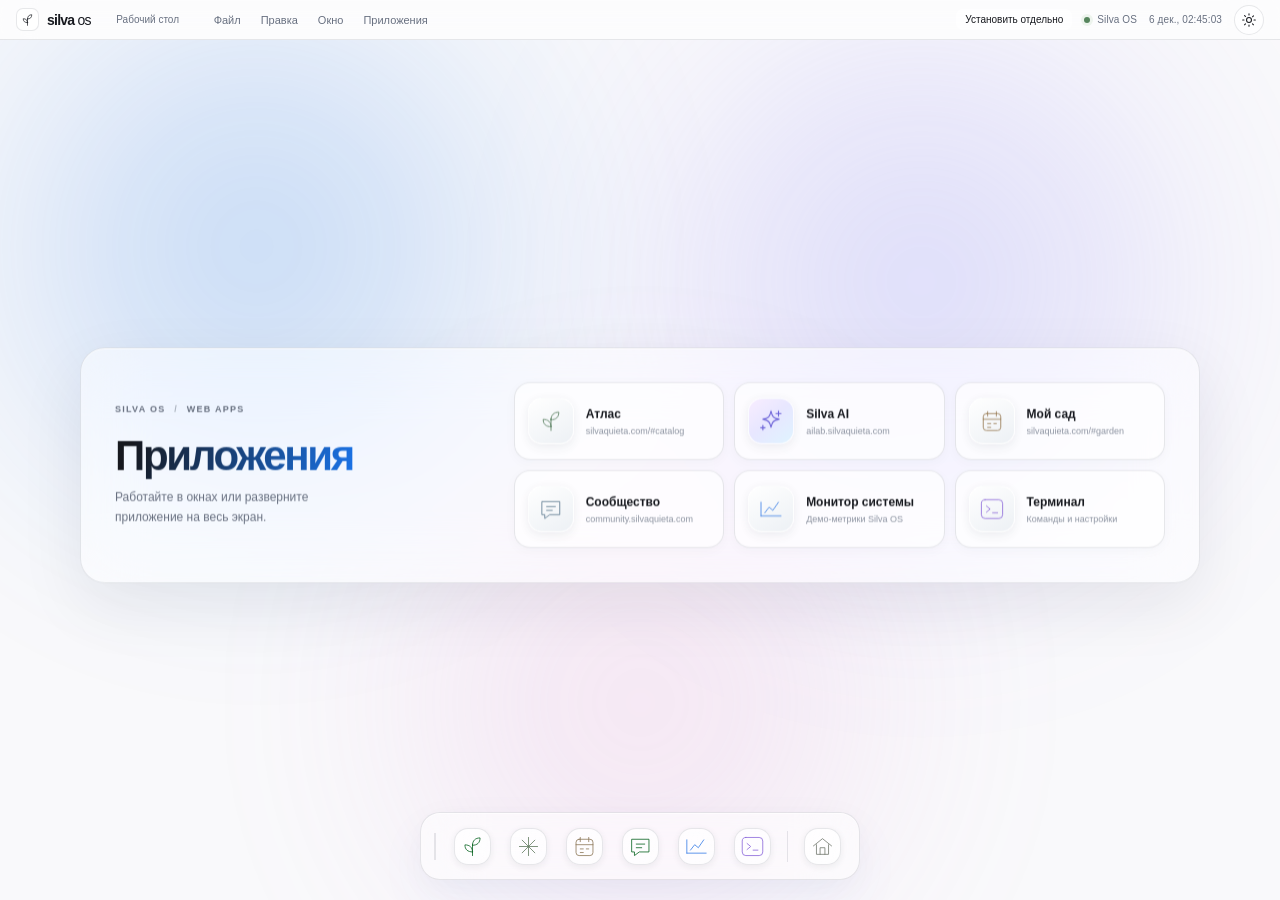
==== commit 9091e3fb: "lol" ====
--- a/app/index.html
+++ b/app/index.html
@@ -9,8 +9,8 @@
     <link rel="manifest" href="./manifest.webmanifest">
     <link rel="icon" href="../icon.svg" type="image/svg+xml">
     <script src="./theme-init.js?v=1"></script>
-    <link rel="stylesheet" href="./style.css?v=23">
-    <script type="module" src="./app.js?v=23"></script>
+    <link rel="stylesheet" href="./style.css?v=29">
+    <script type="module" src="./app.js?v=29"></script>
   </head>
   <body>
     <div class="os-shell" id="os-shell">
@@ -33,7 +33,7 @@
           <button type="button" class="menu-button" data-menu="applications" aria-haspopup="menu" aria-expanded="false" aria-controls="menu-popover">Приложения</button>
         </nav>
         <div class="system-status">
-          <button class="install-app" type="button" data-install-app hidden>Установить Silva OS</button>
+          <button class="install-app" type="button" data-install-app hidden>Установить отдельно</button>
           <span class="status-label"><span class="status-light"></span> Silva OS</span>
           <time id="system-clock" aria-label="Текущее время"></time>
           <button type="button" class="theme-toggle" id="theme-toggle" aria-label="Переключить тему" aria-pressed="false" title="Переключить тему">
@@ -41,19 +41,6 @@
             <svg class="theme-icon theme-icon-moon" viewBox="0 0 24 24" aria-hidden="true"><path d="M19.2 15.1A8 8 0 0 1 8.9 4.8 8.3 8.3 0 1 0 19.2 15.1Z"/></svg>
           </button>
         </div>
-        <div class="tauri-drag-region" data-tauri-drag-region aria-hidden="true"></div>
-        <div class="native-window-controls" data-native-window-controls hidden aria-label="Управление приложением">
-          <button type="button" class="native-window-control" data-native-window-action="minimize" aria-label="Свернуть приложение" title="Свернуть">
-            <svg viewBox="0 0 16 16" aria-hidden="true"><path d="M3 8h10"/></svg>
-          </button>
-          <button type="button" class="native-window-control" data-native-window-action="maximize" aria-label="Развернуть приложение" title="Развернуть">
-            <svg class="native-maximize-icon" viewBox="0 0 16 16" aria-hidden="true"><rect x="3.5" y="3.5" width="9" height="9" rx="1"/></svg>
-            <svg class="native-restore-icon" viewBox="0 0 16 16" aria-hidden="true"><path d="M5 5V3.5h7.5V11H11M3.5 5h7.5v7.5H3.5z"/></svg>
-          </button>
-          <button type="button" class="native-window-control native-close-control" data-native-window-action="close" aria-label="Закрыть приложение" title="Закрыть">
-            <svg viewBox="0 0 16 16" aria-hidden="true"><path d="m4 4 8 8m0-8-8 8"/></svg>
-          </button>
-        </div>
       </header>
 
       <main class="workspace" id="desktop" aria-label="Рабочий стол Silva OS">
@@ -66,7 +53,7 @@
           <div class="launchpad-heading">
             <p class="eyebrow">SILVA OS <span aria-hidden="true">/</span> WEB APPS</p>
             <h1 id="launchpad-title">Приложения</h1>
-            <p>Открывайте сайты Silva и системные инструменты на весь экран.</p>
+            <p>Работайте в окнах или разверните приложение на весь экран.</p>
           </div>
           <nav class="desktop-shortcuts" aria-label="Приложения Silva">
             <button class="desktop-shortcut" type="button" data-launch="atlas">
@@ -221,6 +208,24 @@
 
     <template id="window-template">
       <section class="os-window" role="dialog">
+        <header class="window-titlebar">
+          <span class="window-title">
+            <span class="window-app-mark" aria-hidden="true"></span>
+            <span class="window-title-text"></span>
+          </span>
+          <div class="window-controls" aria-label="Управление окном">
+            <button type="button" class="window-control" data-window-action="minimize" aria-label="Свернуть окно" title="Свернуть">
+              <svg viewBox="0 0 16 16" aria-hidden="true"><path d="M3 8h10"/></svg>
+            </button>
+            <button type="button" class="window-control" data-window-action="maximize" aria-label="Развернуть окно" title="Развернуть">
+              <svg class="window-maximize-icon" viewBox="0 0 16 16" aria-hidden="true"><rect x="3.5" y="3.5" width="9" height="9" rx="1"/></svg>
+              <svg class="window-restore-icon" viewBox="0 0 16 16" aria-hidden="true"><path d="M5 5V3.5h7.5V11H11M3.5 5h7.5v7.5H3.5z"/></svg>
+            </button>
+            <button type="button" class="window-control close-control" data-window-action="close" aria-label="Закрыть окно" title="Закрыть">
+              <svg viewBox="0 0 16 16" aria-hidden="true"><path d="m4 4 8 8m0-8-8 8"/></svg>
+            </button>
+          </div>
+        </header>
         <div class="window-content">
           <div class="app-loading" role="status">
             <span class="loading-mark" aria-hidden="true"></span>
--- a/app/style.css
+++ b/app/style.css
@@ -2503,8 +2503,7 @@
   .system-menu .menu-button { padding: 5px 6px; font-size: 9px; }
   .system-menu [data-menu="applications"] { display: none; }
   .system-status { gap: 5px; }
-  .status-label,
-  .install-app { display: none; }
+  .status-label { display: none; }
   #system-clock { max-width: 112px; overflow: hidden; font-size: 9px; text-overflow: clip; }
   .theme-toggle { width: 27px; height: 27px; flex-basis: 27px; }
   .theme-toggle svg { width: 14px; }
@@ -2718,6 +2717,8 @@
     transition-duration: .01ms;
   }
 }
+
+
 
 /* Fullscreen WebApp layout */
 html,
@@ -2928,6 +2929,55 @@
   .launchpad > .desktop-shortcuts { grid-template-columns: repeat(3, minmax(0, 1fr)); }
 }
 
+.window-controls {
+  gap: 7px;
+  padding: 0 2px;
+}
+
+.window-control {
+  display: grid;
+  width: 27px;
+  height: 27px;
+  min-width: 27px;
+  min-height: 27px;
+  flex: 0 0 27px;
+  aspect-ratio: 1;
+  padding: 0;
+  place-items: center;
+  border: 1px solid transparent;
+  border-radius: 50%;
+  box-shadow: inset 0 0 0 1px rgb(0 0 0 / 8%), 0 1px 2px rgb(0 0 0 / 10%);
+  transition: filter .16s ease, transform .16s ease, box-shadow .16s ease;
+}
+
+.window-control[data-window-action="minimize"] {
+  background: #f4bf4f;
+  color: #60450b;
+}
+
+.window-control[data-window-action="maximize"] {
+  background: #4fc76a;
+  color: #124a20;
+}
+
+.window-control[data-window-action="close"] {
+  background: #f2665d;
+  color: #fff;
+}
+
+.window-control:hover {
+  filter: brightness(1.08) saturate(1.12);
+  transform: scale(1.06);
+  box-shadow: inset 0 0 0 1px rgb(0 0 0 / 10%), 0 2px 6px rgb(0 0 0 / 16%);
+}
+
+.window-control:active { transform: scale(.94); }
+.window-control svg { width: 13px; height: 13px; stroke-width: 1.8; }
+.window-control:focus-visible { outline: 2px solid var(--green); outline-offset: 3px; }
+
+.install-app { white-space: nowrap; }
+.install-app[hidden] { display: none !important; }
+
 @media (max-width: 600px) {
   .os-shell { grid-template-rows: calc(44px + env(safe-area-inset-top, 0px)) minmax(0, 1fr); }
   .menubar {
@@ -2944,6 +2994,7 @@
   .menu-button { padding: 6px 5px; font-size: 10px; }
   .system-status { gap: 7px; font-size: 9px; }
   .status-label { display: none; }
+  .install-app { max-width: 112px; overflow: hidden; text-overflow: ellipsis; }
   #system-clock { font-size: 9px; }
   .theme-toggle { width: 30px; height: 30px; }
   .launchpad {
@@ -2983,3 +3034,136 @@
     transition-duration: .01ms;
   }
 }
+
+.window-layer {
+  z-index: 8;
+  overflow: hidden;
+}
+
+.os-window,
+.os-window.is-active,
+.os-window.is-closing {
+  inset: auto;
+  top: 50%;
+  left: 50%;
+  display: flex;
+  width: min(1120px, calc(100% - 72px));
+  height: min(760px, calc(100% - 112px));
+  min-width: min(420px, calc(100% - 24px));
+  min-height: min(320px, calc(100% - 24px));
+  resize: both;
+  border: 1px solid var(--line-strong);
+  border-radius: 14px;
+  background: var(--app-surface);
+  box-shadow: var(--window-shadow);
+  transform: translate(-50%, -50%) scale(.97);
+}
+
+.os-window.is-active {
+  z-index: 3;
+  opacity: 1;
+  visibility: visible;
+  pointer-events: auto;
+  transform: translate(-50%, -50%) scale(1);
+}
+
+.os-window.is-closing {
+  z-index: 2;
+  opacity: 0;
+  visibility: visible;
+  pointer-events: none;
+  transform: translate(-50%, -47%) scale(.97);
+}
+
+.os-window .window-titlebar {
+  display: flex !important;
+  height: 44px;
+  flex-basis: 44px;
+  flex-shrink: 0;
+  cursor: grab;
+  touch-action: none;
+}
+
+.window-titlebar:active { cursor: grabbing; }
+.window-content { width: 100%; height: auto; flex: 1 1 auto; }
+.window-restore-icon,
+.is-maximized .window-maximize-icon { display: none; }
+.is-maximized .window-restore-icon { display: block; }
+
+.os-window.is-maximized {
+  inset: 0 !important;
+  top: 0;
+  left: 0;
+  width: 100% !important;
+  height: 100% !important;
+  min-width: 0;
+  min-height: 0;
+  resize: none;
+  border: 0;
+  border-radius: 0;
+  transform: none !important;
+}
+
+.has-active-app .home-back-control { display: inline-flex; }
+.has-active-app .system-menu { display: flex; }
+.has-active-app .active-window-context {
+  display: block;
+  overflow: hidden;
+  max-width: min(220px, 24vw);
+  text-overflow: ellipsis;
+  white-space: nowrap;
+}
+.has-active-app .dock {
+  opacity: 1;
+  visibility: visible;
+  pointer-events: auto;
+  transform: translateX(-50%);
+}
+.has-active-app .launchpad {
+  opacity: 1;
+  visibility: visible;
+  pointer-events: auto;
+}
+.has-active-app .gemini-glow { opacity: 1; }
+
+@media (max-width: 700px) {
+  .os-window,
+  .os-window.is-active,
+  .os-window.is-closing {
+    width: calc(100% - 16px);
+    height: calc(100% - 92px);
+    min-width: 0;
+    min-height: 0;
+    resize: none;
+  }
+
+  .os-window.is-maximized {
+    inset: 0 !important;
+  }
+}
+
+.has-active-app .dock {
+  opacity: 1;
+  visibility: visible;
+  pointer-events: auto;
+  transform: translateX(-50%);
+}
+
+.has-active-app .launchpad {
+  opacity: 1;
+  visibility: visible;
+  pointer-events: auto;
+}
+
+.has-maximized-app .dock {
+  opacity: 0;
+  visibility: hidden;
+  pointer-events: none;
+  transform: translate(-50%, 12px);
+}
+
+.has-maximized-app .launchpad {
+  opacity: 0;
+  visibility: hidden;
+  pointer-events: none;
+}
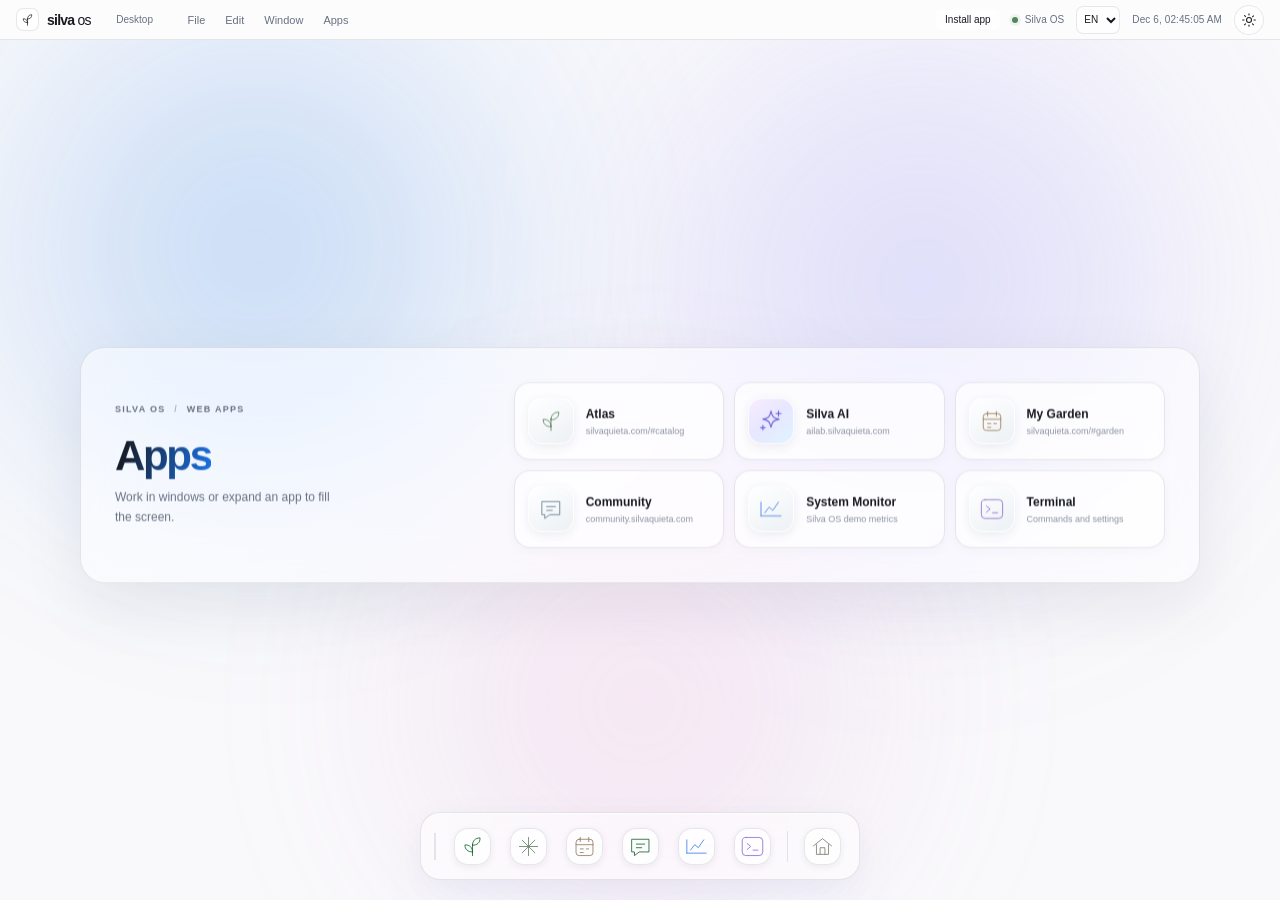
==== commit 14ecc710: "lol" ====
--- a/app/index.html
+++ b/app/index.html
@@ -9,8 +9,9 @@
     <link rel="manifest" href="./manifest.webmanifest">
     <link rel="icon" href="../icon.svg" type="image/svg+xml">
     <script src="./theme-init.js?v=1"></script>
-    <link rel="stylesheet" href="./style.css?v=29">
-    <script type="module" src="./app.js?v=29"></script>
+    <script src="../locales.js?v=1" defer></script>
+    <link rel="stylesheet" href="./style.css?v=30">
+    <script type="module" src="./app.js?v=30"></script>
   </head>
   <body>
     <div class="os-shell" id="os-shell">
@@ -35,6 +36,12 @@
         <div class="system-status">
           <button class="install-app" type="button" data-install-app hidden>Установить отдельно</button>
           <span class="status-label"><span class="status-light"></span> Silva OS</span>
+          <label class="sr-only" for="language-select">Язык интерфейса</label>
+          <select class="language-select" id="language-select" aria-label="Язык интерфейса">
+            <option value="ru">RU</option>
+            <option value="en">EN</option>
+            <option value="uk">UA</option>
+          </select>
           <time id="system-clock" aria-label="Текущее время"></time>
           <button type="button" class="theme-toggle" id="theme-toggle" aria-label="Переключить тему" aria-pressed="false" title="Переключить тему">
             <svg class="theme-icon theme-icon-sun" viewBox="0 0 24 24" aria-hidden="true"><circle cx="12" cy="12" r="3.7"/><path d="M12 2.5v2m0 15v2m9.5-9.5h-2m-15 0h-2m16.2-6.2-1.4 1.4m-10.6 10.6-1.4 1.4m13.4 0-1.4-1.4M6.7 6.7 5.3 5.3"/></svg>
--- a/app/style.css
+++ b/app/style.css
@@ -2188,6 +2188,18 @@
 
 .system-status { gap: 12px; }
 .status-label { color: var(--text-secondary); }
+.language-select {
+  max-width: 48px;
+  min-width: 44px;
+  height: 28px;
+  padding: 5px 3px;
+  border: 1px solid var(--line-subtle);
+  border-radius: 7px;
+  background: var(--surface-control);
+  color: var(--text-primary);
+  font: inherit;
+  cursor: pointer;
+}
 #system-clock { color: var(--text-secondary); white-space: nowrap; }
 .theme-toggle {
   position: relative;
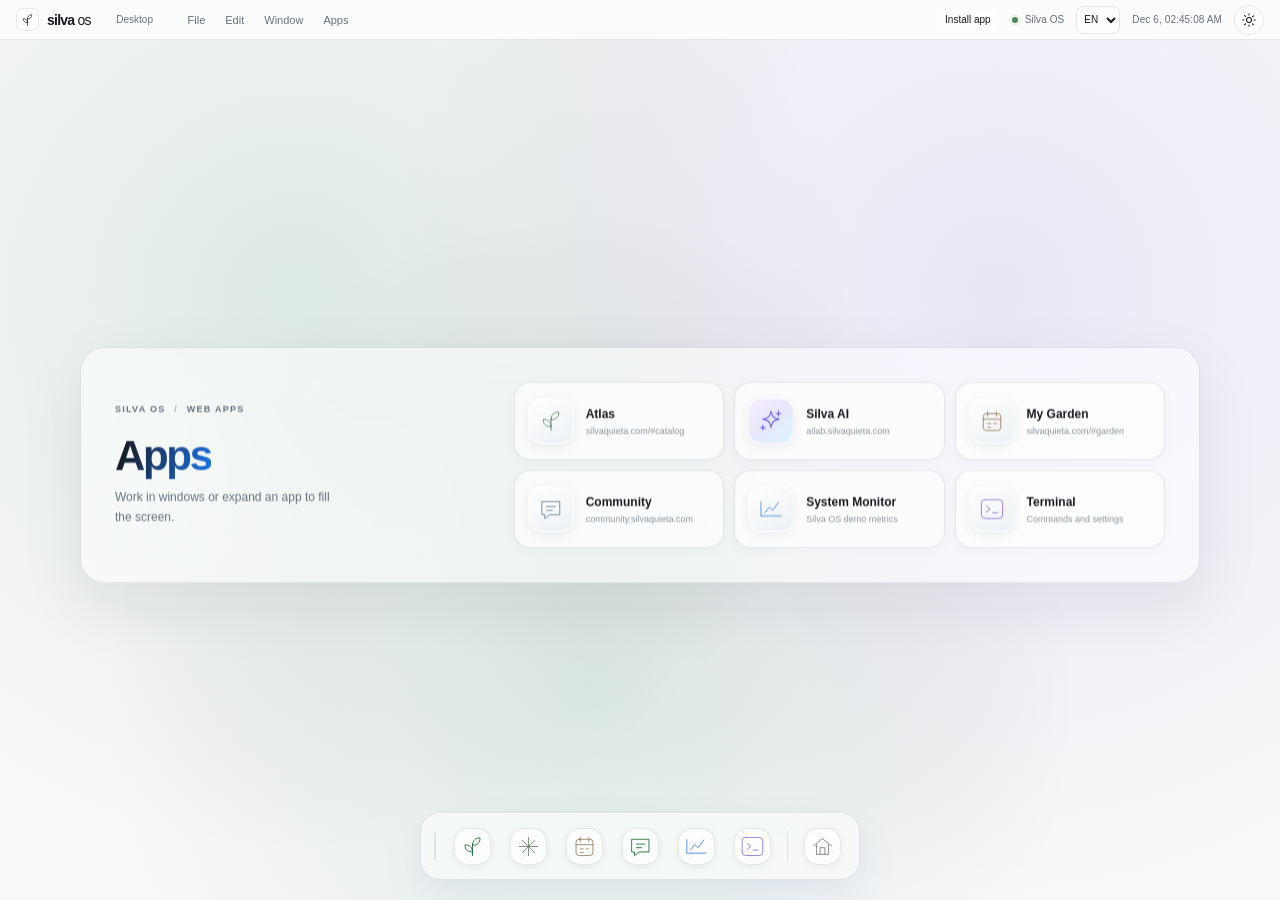
==== commit c0624ed7: "lol" ====
--- a/app/index.html
+++ b/app/index.html
@@ -9,11 +9,13 @@
     <link rel="manifest" href="./manifest.webmanifest">
     <link rel="icon" href="../icon.svg" type="image/svg+xml">
     <script src="./theme-init.js?v=1"></script>
+    <script src="../security-monitor.js" defer></script>
     <script src="../locales.js?v=1" defer></script>
-    <link rel="stylesheet" href="./style.css?v=30">
-    <script type="module" src="./app.js?v=30"></script>
+    <link rel="stylesheet" href="./style.css?v=31">
+    <script type="module" src="./app.js?v=32"></script>
   </head>
   <body>
+    <canvas id="bg-canvas" aria-hidden="true"></canvas>
     <div class="os-shell" id="os-shell">
       <header class="menubar">
         <div class="menu-brand" aria-label="Silva OS">
@@ -51,11 +53,6 @@
       </header>
 
       <main class="workspace" id="desktop" aria-label="Рабочий стол Silva OS">
-        <div class="gemini-glow" aria-hidden="true">
-          <span class="glow-orb glow-orb-blue"></span>
-          <span class="glow-orb glow-orb-violet"></span>
-          <span class="glow-orb glow-orb-pink"></span>
-        </div>
         <section class="launchpad" aria-labelledby="launchpad-title">
           <div class="launchpad-heading">
             <p class="eyebrow">SILVA OS <span aria-hidden="true">/</span> WEB APPS</p>
--- a/app/style.css
+++ b/app/style.css
@@ -2103,7 +2103,7 @@
   --text-muted: #8b92a0;
   --line-subtle: rgb(27 37 53 / 10%);
   --dock-hover: rgb(255 255 255 / 72%);
-  --app-surface: #fff;
+  --app-surface: rgb(255 255 255 / 58%);
   --monitor-grid: rgb(45 62 81 / 12%);
   --monitor-cpu: #397ee7;
   --monitor-memory: #9872e8;
@@ -2111,7 +2111,7 @@
 
 :root[data-theme="dark"] {
   color-scheme: dark;
-  --surface-base: #0d0e12;
+  --surface-base: #070b0e;
   --surface-glass: rgb(18 20 26 / 78%);
   --surface-strong: rgb(24 27 35 / 94%);
   --surface-control: rgb(255 255 255 / 7%);
@@ -2120,7 +2120,7 @@
   --text-muted: #858e9f;
   --line-subtle: rgb(255 255 255 / 9%);
   --dock-hover: rgb(255 255 255 / 10%);
-  --app-surface: #12141a;
+  --app-surface: rgb(18 20 26 / 72%);
   --monitor-grid: rgb(255 255 255 / 11%);
   --monitor-cpu: #52a4ff;
   --monitor-memory: #c28bff;
@@ -3179,3 +3179,56 @@
   visibility: hidden;
   pointer-events: none;
 }
+
+#bg-canvas {
+  position: fixed;
+  z-index: 0;
+  inset: 0;
+  display: block;
+  width: 100vw;
+  height: 100vh;
+  height: 100dvh;
+  pointer-events: none;
+  background: var(--surface-base, #070b0e);
+}
+
+.os-shell {
+  z-index: 1;
+  background: transparent;
+}
+
+.workspace { background: transparent; }
+.workspace::before {
+  background:
+    radial-gradient(ellipse at 82% 24%, rgb(245 248 242 / 18%), transparent 36%),
+    linear-gradient(90deg, transparent 0 68%, rgb(249 250 247 / 12%) 68% 68.1%, transparent 68.1%);
+}
+
+.menubar {
+  background: var(--surface-strong);
+  backdrop-filter: blur(18px) saturate(1.3);
+  -webkit-backdrop-filter: blur(18px) saturate(1.3);
+}
+
+.window-content {
+  background: var(--app-surface);
+  backdrop-filter: blur(10px);
+  -webkit-backdrop-filter: blur(10px);
+}
+
+.app-frame { background: transparent; }
+.dock,
+.launchpad,
+.os-window,
+.menu-popover,
+.launcher-panel {
+  backdrop-filter: blur(20px) saturate(1.2);
+  -webkit-backdrop-filter: blur(20px) saturate(1.2);
+}
+
+.os-window.is-active {
+  backdrop-filter: blur(20px) saturate(1.2);
+  -webkit-backdrop-filter: blur(20px) saturate(1.2);
+}
+
+.gemini-glow { display: none; }
